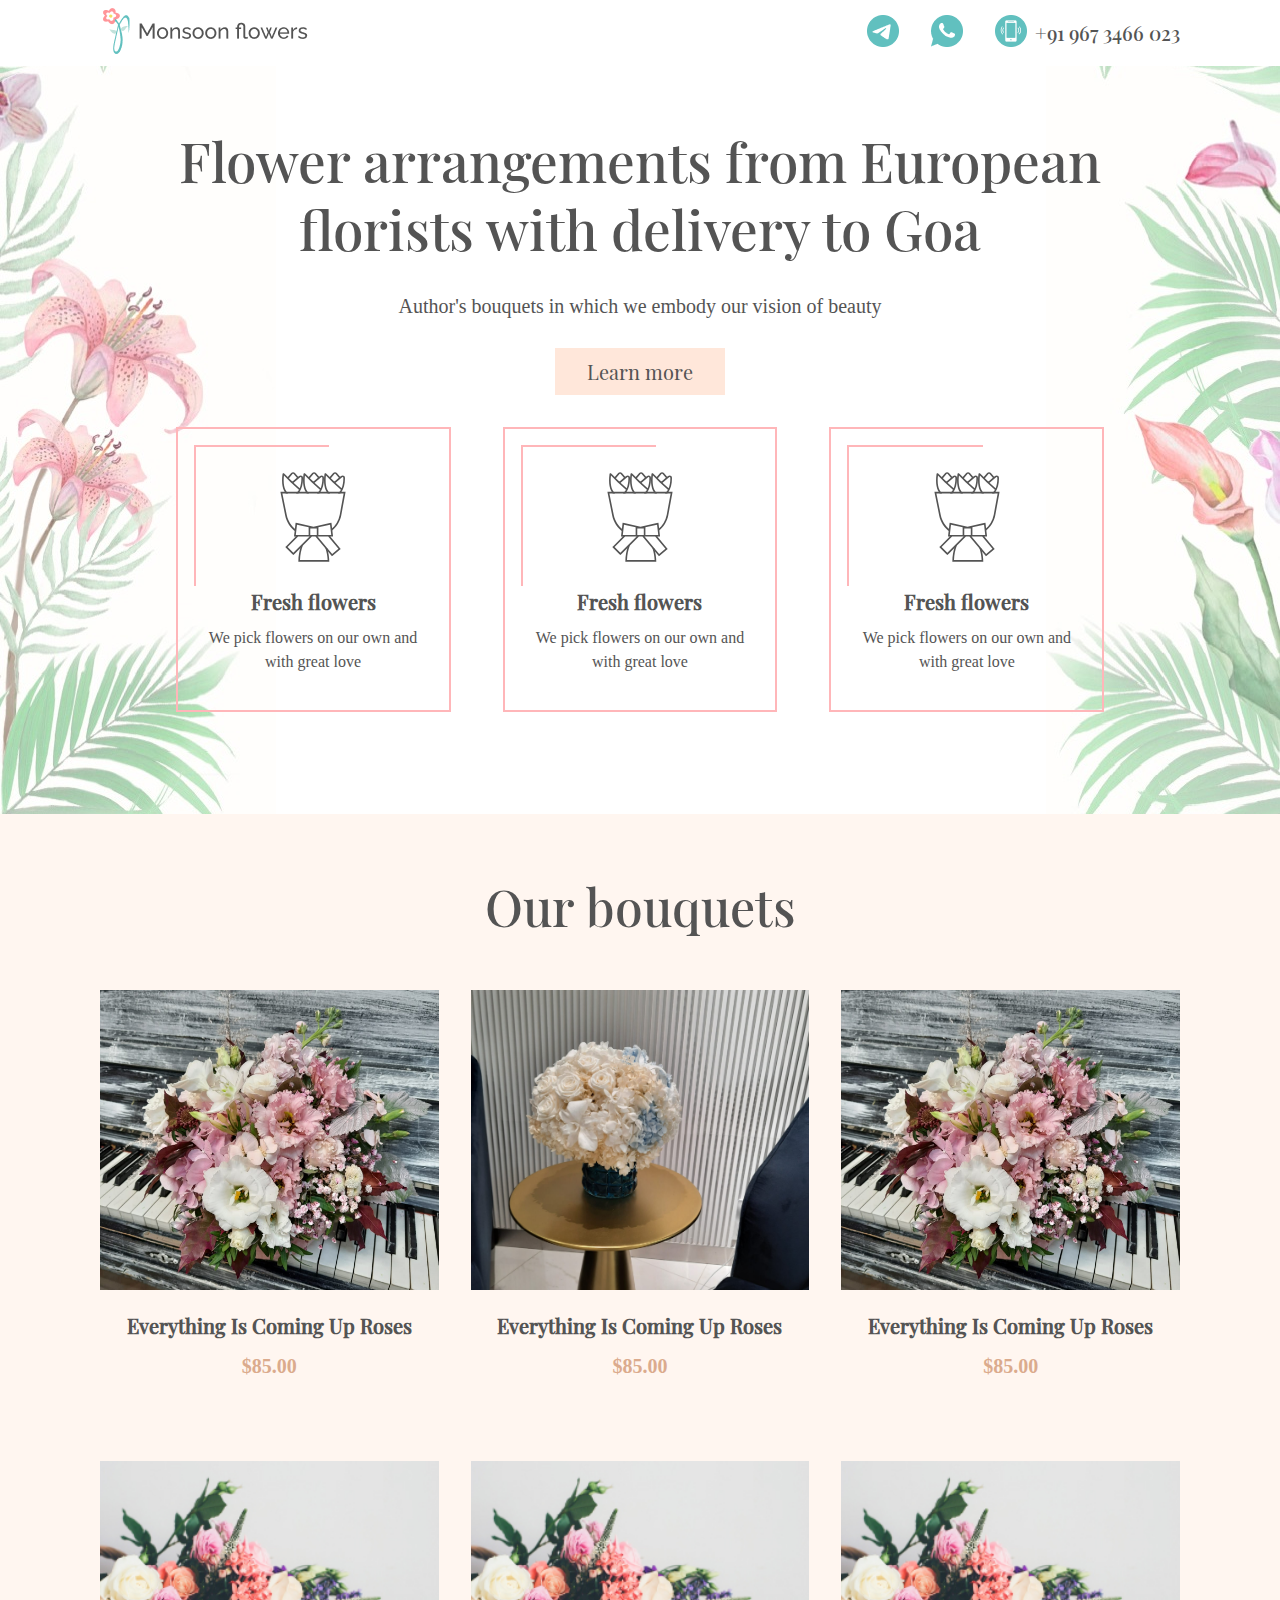
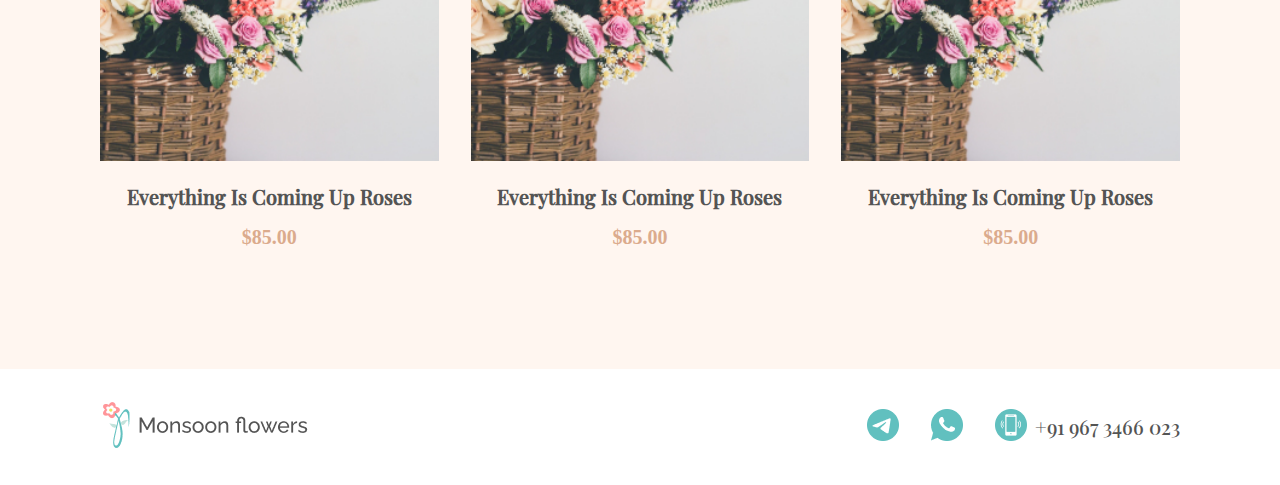
==== index.html @ 4aed38b5 "changing" ====
<!DOCTYPE html>
<html lang="en">
<head>
    <meta charset="UTF-8">
    <meta http-equiv="X-UA-Compatible" content="IE=edge">
    <meta name="viewport" content="width=device-width, initial-scale=1.0">
    <title>Document</title>
    <link rel="stylesheet" href="./css/style.css">
</head>
<body>




    <header class="header">
        
        <div class="container">
            <div class="popUp">
                <div class="popUp__cross"></div>
                <div class="popUp__content">
                    <div class="popUp__TextContent">
                        <div class="h1">Do you want to order the perfect bouquet?</div>
                        <div class="popUp__text">Leave your phone number and our manager will help you pick up your dream bouquet.</div>
                    </div>
                    
                    <form class="popUp__form" action="./sendmail.php" method="POST">
                        <input class="popUp__form--item popUp__form--text" type="text" placeholder="Enter your name" name='user_name'>
                        <input class="popUp__form--item popUp__form--number" type="number" placeholder="Enter your number" name='user_number'>
                        <textarea class="popUp__form--item popUp__form--textarea" name="textarea" cols="30" rows="10" placeholder="Your message"></textarea>
                        <input class="btn-reset  popUp__form--btn" type="submit" name='user_textarea'>
                    </form>
                </div>
            </div>
            <div class="header__wrapper">
                <div class="header__logo">
                    <img src="./img/newlogo1.png" alt="logo">
                </div>
                <div class="header__connection">
                    <div class="headerConnection__imgLink headerConnection__block">
                        <div class="headerConnection__item">
                            <img src="./img/telegram.png" alt="">
                        </div>
                        <div class="headerConnection__item">
                            <img src="./img/whatsapp.png" alt="">
                        </div>
                        <div class="headerConnection__item">
                            <img src="./img/mobile.png" alt="">
                        </div>
                    </div>
                    <div class="headerConnection__block headerConnection__block--phone">
                        <a class="headerConnectionItem__link" href="#">+91 967 3466 023</a>
                    </div>
                </div>
            </div>
        </div>
    </header>

    <main class="main">
        <section class="firstScreen">
            <div class="firstScreen__wrapper">
                <div class="container">
                    <div class="firstScreen__content">
                        <div class="firstScreenContent__text">
                            <h1 class="firstScreen__title">Flower arrangements from European florists with delivery to Goa
                            </h1>
                            <div class="firstScreenContent__text">Author's bouquets in which we embody our vision of beauty
                            </div>
                            <a class="btn-reset firstScreen__btn" href="#">Learn more</a>
        
        
                        </div>
                        <div class="firstScreenContent__adv">
                            <div class="adv__card">
        
                                <div class="adv__card--img">
                                    <img src="./img/Group.svg" alt="">
                                </div>
                                <div class="adv__card--textContent">
                                    <div class="adv__card--title">
                                        Fresh flowers
                                    </div>
                                    <div class="adv__card--text">We pick flowers on our own and with great love</div>
        
                                </div>
                            </div>
                            <div class="adv__card">
        
                                <div class="adv__card--img">
                                    <img src="./img/Group.svg" alt="">
                                </div>
                                <div class="adv__card--textContent">
                                    <div class="adv__card--title">
                                        Fresh flowers
                                    </div>
                                    <div class="adv__card--text">We pick flowers on our own and with great love</div>
        
                                </div>
        
                            </div>
                            <div class="adv__card">
        
                                <div class="adv__card--img">
                                    <img src="./img/Group.svg" alt="">
                                </div>
                                <div class="adv__card--textContent">
                                    <div class="adv__card--title">
                                        Fresh flowers
                                    </div>
                                    <div class="adv__card--text">We pick flowers on our own and with great love</div>
        
                                </div>
        
                            </div>
                        </div>
        
                    </div>
                </div>
            </div>
        
        
        </section>

        <section class="bouquets">
            <div class="container">
                <h2 class="our__bouquets">Our bouquets</h2>
                <div class="bouquets__container">
                    <div class="bouquet__block">
                        <div class="bouquet_wrapperImg">
                            <img src="./img/baqet.jpeg" alt="bouquet">
                        </div>
                        <div class="our__bouquets--title">Everything Is Coming Up Roses</div>
                        <div class="our__bouquets--price">$85.00</div>
                    </div>
                    <div class="bouquet__block">
                        <div class="bouquet_wrapperImg">
                            <img src="./img/second.jpeg" alt="bouquet">
                        </div>
                        <div class="our__bouquets--title">Everything Is Coming Up Roses</div>
                        <div class="our__bouquets--price">$85.00</div>
                    </div>
                    <div class="bouquet__block">
                        <div class="bouquet_wrapperImg">
                            <img src="./img/baqet.jpeg" alt="bouquet">
                        </div>
                        <div class="our__bouquets--title">Everything Is Coming Up Roses</div>
                        <div class="our__bouquets--price">$85.00</div>
                    </div>
                    <div class="bouquet__block">
                        <div class="bouquet_wrapperImg">
                            <img src="./img/bouquet.jpg" alt="bouquet">
                        </div>
                        <div class="our__bouquets--title">Everything Is Coming Up Roses</div>
                        <div class="our__bouquets--price">$85.00</div>
                    </div>
                    <div class="bouquet__block">
                        <div class="bouquet_wrapperImg">
                            <img src="./img/bouquet.jpg" alt="bouquet">
                        </div>
                        <div class="our__bouquets--title">Everything Is Coming Up Roses</div>
                        <div class="our__bouquets--price">$85.00</div>
                    </div>
                    <div class="bouquet__block">
                        <div class="bouquet_wrapperImg">
                            <img src="./img/bouquet.jpg" alt="bouquet">
                        </div>
                        <div class="our__bouquets--title">Everything Is Coming Up Roses</div>
                        <div class="our__bouquets--price">$85.00</div>
                    </div>
        
                </div>
            </div>
        </section>

        
    </main>

    <footer class="footer">
        <div class="container">
            <div class="header__wrapper">
                <div class="header__logo">
                    <img src="./img/newlogo1.png" alt="logo">
                </div>
                <div class="header__connection">
                    <div class="headerConnection__imgLink headerConnection__block">
                        <div class="headerConnection__item">
                            <img src="./img/telegram.png" alt="">
                        </div>
                        <div class="headerConnection__item">
                            <img src="./img/whatsapp.png" alt="">
                        </div>
                        <div class="headerConnection__item">
                            <img src="./img/mobile.png" alt="">
                        </div>
                    </div>
                    <div class="headerConnection__block">
                        <a class="headerConnectionItem__link" href="#">+91 967 3466 023</a>
                    </div>
                </div>
            </div>
        </div>
    </footer>

<script src="./js/script.js"></script>
</body>
</html>
---- css/style.css ----
@import url("normalize.css");
@import url("global.css");
@import url("fonts.css");
@import url("overall.css");

/***********Header*********/
.header {
  padding: 5px 0;
  position: relative;
}
.header__wrapper {
  display: flex;
  flex-wrap: wrap;
  justify-content: space-between;
}

.header__connection {
  display: flex;
  align-items: center;
}

.headerConnection__imgLink {
  display: flex;
  justify-content: space-between;
  margin: 0 -8px;
  align-items: center;
}

.headerConnection__block {
}

.headerConnection__item {
  margin: 0 16px;
}

/*********** POPUP**********/

.popUp {
  position: absolute;
  width: fit-content;
  margin: 0 auto;
  background-color: rgb(224, 224, 224);
  padding: 80px 42px 51px 42px;
  /* position: relative; */
  z-index: 10;
  left: 50%;
  top: -150vh;
  transform: translate(-50%);
  transition: 0.5s;
}

.popUp__cross {
  position: absolute;
  top: 20px;
  right: 20px;
  width: 20px;
  height: 20px;
  cursor: pointer;
}

.popUp__cross::before {
  content: "";
  position: absolute;
  top: 50%;
  left: 0;
  width: 20px;
  height: 1px;
  background-color: #545454;
  transform: rotate(-45deg) translateY(-50%);
  /* transform-origin: right; */
}

.popUp__cross::after {
  content: "";
  position: absolute;
  top: 50%;
  left: 0;
  width: 20px;
  height: 1px;
  background-color: #545454;
  transform: rotate(45deg) translateY(-50%);
  /* transform-origin: left; */
}

.h1 {
  font-family: "PlayfairDisplay", serif;
  font-weight: 700;
  font-size: 35px;
  margin-bottom: 16px;
  line-height: 37px;
}

.popUp__text {
  font-family: "Montserrat", serif;
  font-weight: 400;
  font-size: 16px;
  line-height: 24px;
  width: 80%;
  margin: 0 auto;
  margin-bottom: 32px;
}

.popUp__TextContent {
  text-align: center;
}

.popUp__form {
  font-family: "Montserrat", serif;
  font-weight: 400;
  font-size: 16px;
  line-height: 19px;
  color: rgba(84, 84, 84, 0.5);
  display: flex;
  flex-direction: column;
  align-items: center;
  width: 80%;
  margin: 0 auto;
  position: relative;
}

.popUp__form::after {
  content: "";
  position: absolute;
  width: 100%;
  height: 100%;
  background-color: rgba(51, 51, 51, 0.5);
  background-image: url("../img/yy3.gif");
  background-repeat: no-repeat;
  background-position: center;
  left: 0;
  top: 0;
  opacity: 0;
  visibility: hidden;
}

.popUp__form._sending::after {
  opacity: 1;
  visibility: visible;
}

.popUp__form--item {
  width: 80%;
  border: 1px solid rgba(84, 84, 84, 0.5);
  border-radius: 6px;
  padding-top: 14px;
  padding-bottom: 14px;
  padding-left: 16px;
  padding-right: 16px;
  outline: none;
}

.popUp__form--item:focus {
  box-shadow: 0 0 10px #61c0bf;
  transition: 0.2s;
}

.popUp__form--text {
  margin-bottom: 28px;
}

.popUp__form--number {
  margin-bottom: 28px;
  -moz-appearance: textfield;
  -webkit-appearance: textfield;
  appearance: textfield;
}

.popUp__form--textarea {
  resize: none;
  margin-bottom: 44px;
}

.popUp__form--btn {
  font-family: "Montserrat", serif;
  font-weight: 500;
  font-size: 20px;
  color: #545454;
  border: 1px solid #61c0bf;
  padding: 10px 20px;
  border-radius: 20px;
  cursor: pointer;
}

/**********first************/
.firstScreen {
  /* background-color: #bce5bd; */
  background-image: url("../img/backgroundRight.jpg"),
    url("../img/backgroundLeft.jpg");
  /* background-size: auto, auto; */
  background-repeat: no-repeat, no-repeat;
  background-position: right, left;
}

.firstScreen__wrapper {
  padding-top: 60px;
  padding-bottom: 102px;
  max-width: 1140px;
  margin: 0 auto;
  text-align: center;
}

.firstScreen__content {
  width: 86%;
  margin: 0 auto;
}

.firstScreen__title {
  font-family: "PlayfairDisplay", serif;
  font-weight: 500;
  color: #545454;
  font-size: 55px;
  line-height: 68px;
  margin-bottom: 32px;
}

.firstScreenContent__text {
  font-family: "Montserrat", serif;
  font-size: 20px;
  line-height: 24px;
  margin-bottom: 42px;
  color: #545454;
  /*Добавь шрифт*/
}

.firstScreen__btn {
  background-color: #ffe7da;
  font-weight: 400;
  font-size: 20px;
  padding: 10px 32px;
  margin-bottom: 70px;
  font-family: "PlayfairDisplay", serif;
}

.firstScreenContent__adv {
  display: flex;
  flex-wrap: wrap;
  margin: 0 -26px;
}

.adv__card {
  margin: 0 26px;
  width: calc(100% / 3 - 52px);
  box-sizing: border-box;
  border: 2px solid #ffb6b9;
  padding: calc(16px + 27px) 16px 36px 16px;
  box-sizing: border-box;
  position: relative;
}

.adv__card::before {
  content: "";
  border-top: 2px solid #ffb6b9;
  border-left: 2px solid #ffb6b9;
  width: 50%;
  height: 50%;
  top: 16px;
  left: 16px;
  position: absolute;
}

.adv__card--img {
  margin-bottom: 24px;
}

.adv__card--title {
  margin-bottom: 12px;
  font-family: "PlayfairDisplay", serif;
  font-weight: 700;
  font-size: 20px;
}

.adv__card--text {
  font-family: "Montserrat", serif;
  font-weight: 400;
  font-size: 16px;
}

/*********bouquets**************/

.bouquets {
  background-color: #fff6f0;
  text-align: center;
  padding-top: 60px;
  padding-bottom: 80px;
}

.our__bouquets {
  color: #545454;
  font-size: 50px;
  line-height: 66px;
  margin-bottom: 50px;
  font-weight: 500;
}

.bouquets__container {
  display: flex;
  flex-wrap: wrap;
  margin: 0 -16px;
}

.bouquet__block {
  margin: 0 16px;
  width: calc(100% / 3 - 32px);
  padding-bottom: 40px;
}

.bouquet_wrapperImg {
  width: 100%;
  height: 60%;
  min-height: 300px;
}

.bouquet_wrapperImg img {
  width: 100%;
  height: 100%;
  object-fit: cover;
}

.our__bouquets--title {
  font-weight: 700;
  font-style: 20px;
  margin-top: 24px;
  margin-bottom: 16px;
}

.our__bouquets--price {
  font-family: "Montserrat", serif;
  font-weight: 600;
  font-style: 20px;
  color: #dbab8d;
}

.footer {
  padding: 30px 0;
}

@media screen and (max-width: 900px) {
  .bouquet__block {
    margin: 0 16px;
    width: calc(100% / 2 - 32px);
    padding-bottom: 40px;
  }
}

@media screen and (max-width: 768px) {
  .header__wrapper {
  }
  .header__wrapper {
    flex-direction: column;
    align-items: center;
  }

  .firstScreen {
    background-image: url(../img/backgroundRight.jpg);
    background-repeat: no-repeat;
    background-position: right;
  }

  .firstScreen__wrapper {
    padding-top: 30px;
    padding-bottom: 50px;
  }

  .firstScreen__title {
    font-size: 28px;
    line-height: 35px;
  }

  .header__logo {
    margin-bottom: 10px;
  }

  .header__connection {
    flex-direction: column;
  }

  .headerConnection__block {
    margin-bottom: 10px;
  }

  .headerConnection__block--phone {
    display: none;
  }

  .firstScreen__wrapper {
    background-position: right;
  }

  .firstScreenContent__adv {
    display: block;
  }

  .adv__card {
  }

  .adv__card {
    width: calc(100% - 16px);
    display: flex;
    position: static;
    text-align: left;
    margin: 0 auto;
    width: 70%;
    border: none;
    border-bottom: 2px solid #ffb6b9;
    padding-bottom: 12px;
    padding-top: 42px;
  }

  .adv__card::before {
    display: none;
  }

  .adv__card--img {
    margin-right: 28px;
  }

  .bouquet__block {
    width: calc(100% - 16px);
  }
}
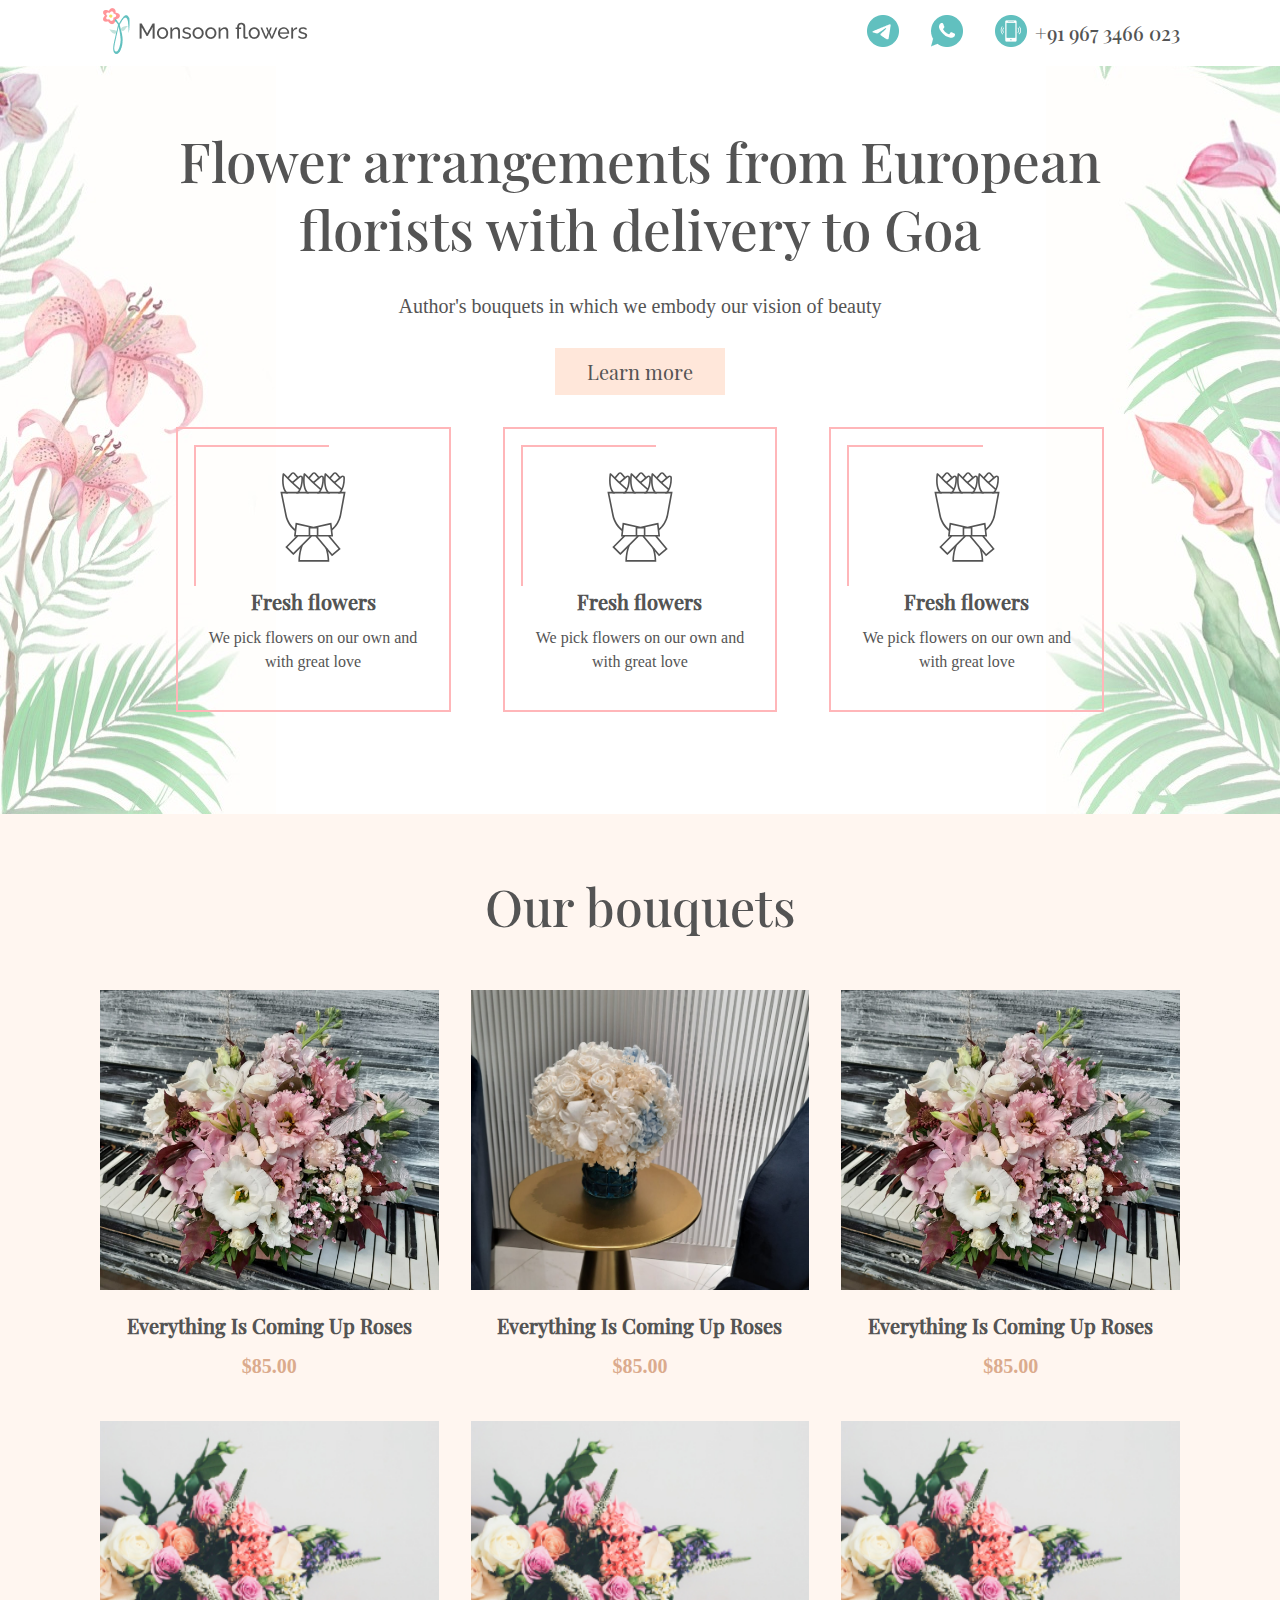
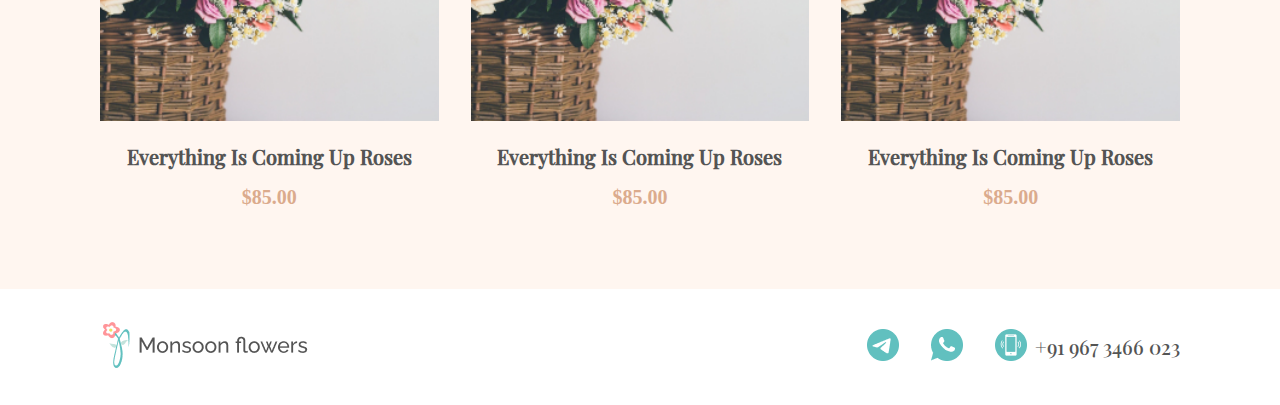
==== commit b51e15a9: "bouquet" ====
--- a/index.html
+++ b/index.html
@@ -9,28 +9,34 @@
 </head>
 <body>
 
-
+    <div class="popUp">
+        <div class="container">
+            <div class="popUp__cross"></div>
+            <div class="popUp__content">
+                <div class="popUp__TextContent">
+                    <div class="h1">Do you want to order the perfect bouquet?</div>
+                    <div class="popUp__text">Leave your phone number and our manager will help you pick up your dream
+                        bouquet.</div>
+                </div>
+    
+                <form class="popUp__form" action="./sendmail.php" method="POST">
+                    <input class="popUp__form--item popUp__form--text" type="text" placeholder="Enter your name"
+                        name='user_name'>
+                    <input class="popUp__form--item popUp__form--number" type="number" placeholder="Enter your number"
+                        name='user_number'>
+                    <textarea class="popUp__form--item popUp__form--textarea" name="textarea" cols="30" rows="10"
+                        placeholder="Your message"></textarea>
+                    <input class="btn-reset  popUp__form--btn" type="submit" name='user_textarea'>
+                </form>
+            </div>
+        </div>
+    </div>
 
 
     <header class="header">
         
         <div class="container">
-            <div class="popUp">
-                <div class="popUp__cross"></div>
-                <div class="popUp__content">
-                    <div class="popUp__TextContent">
-                        <div class="h1">Do you want to order the perfect bouquet?</div>
-                        <div class="popUp__text">Leave your phone number and our manager will help you pick up your dream bouquet.</div>
-                    </div>
-                    
-                    <form class="popUp__form" action="./sendmail.php" method="POST">
-                        <input class="popUp__form--item popUp__form--text" type="text" placeholder="Enter your name" name='user_name'>
-                        <input class="popUp__form--item popUp__form--number" type="number" placeholder="Enter your number" name='user_number'>
-                        <textarea class="popUp__form--item popUp__form--textarea" name="textarea" cols="30" rows="10" placeholder="Your message"></textarea>
-                        <input class="btn-reset  popUp__form--btn" type="submit" name='user_textarea'>
-                    </form>
-                </div>
-            </div>
+            
             <div class="header__wrapper">
                 <div class="header__logo">
                     <img src="./img/newlogo1.png" alt="logo">
@@ -126,6 +132,7 @@
                 <div class="bouquets__container">
                     <div class="bouquet__block">
                         <div class="bouquet_wrapperImg">
+                            <a class="bouquet_wrapperImg--link"  href="./bouquet.html"></a>
                             <img src="./img/baqet.jpeg" alt="bouquet">
                         </div>
                         <div class="our__bouquets--title">Everything Is Coming Up Roses</div>
--- a/css/style.css
+++ b/css/style.css
@@ -301,13 +301,22 @@
 .bouquet__block {
   margin: 0 16px;
   width: calc(100% / 3 - 32px);
-  padding-bottom: 40px;
+  /* padding-bottom: 40px; */
 }
 
 .bouquet_wrapperImg {
   width: 100%;
   height: 60%;
   min-height: 300px;
+  position: relative;
+}
+
+.bouquet_wrapperImg--link {
+  top: 0;
+  left: 0;
+  position: absolute;
+  width: 100%;
+  height: 100%;
 }
 
 .bouquet_wrapperImg img {
@@ -338,7 +347,6 @@
   .bouquet__block {
     margin: 0 16px;
     width: calc(100% / 2 - 32px);
-    padding-bottom: 40px;
   }
 }
 
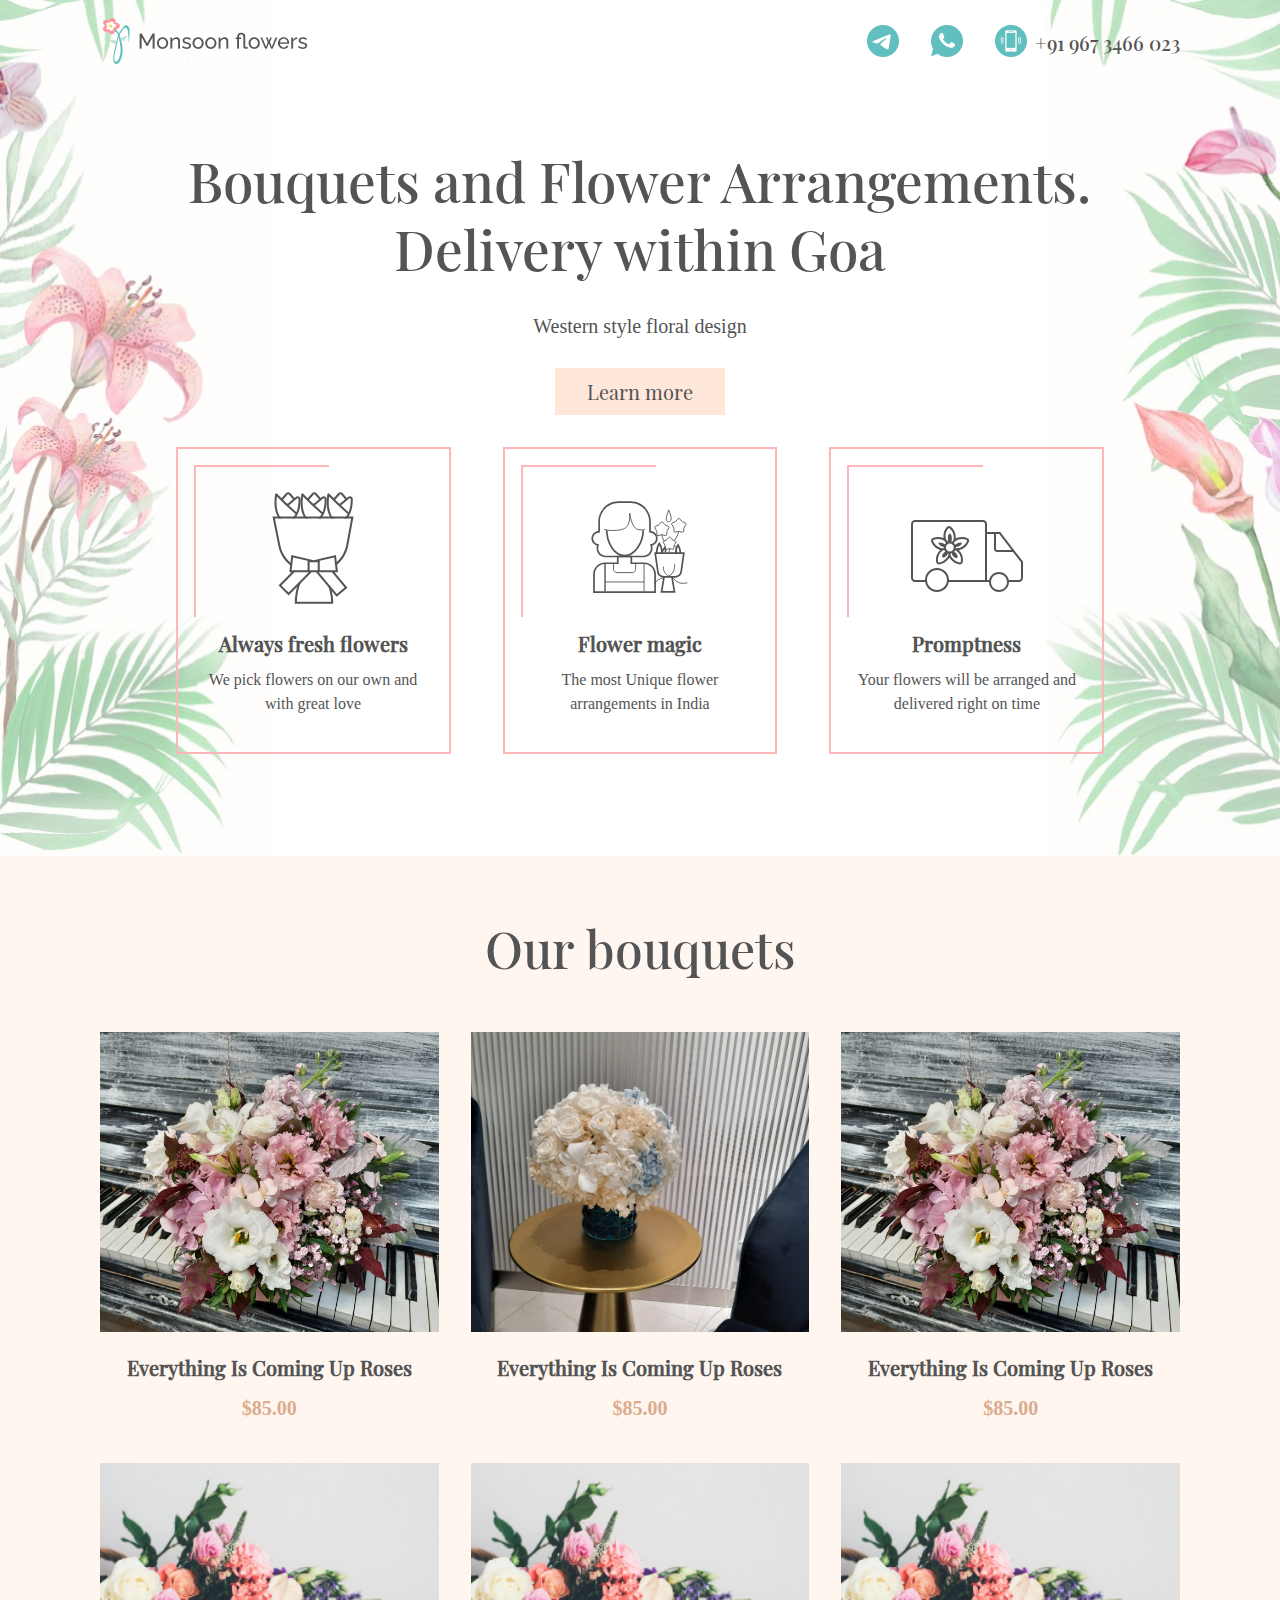
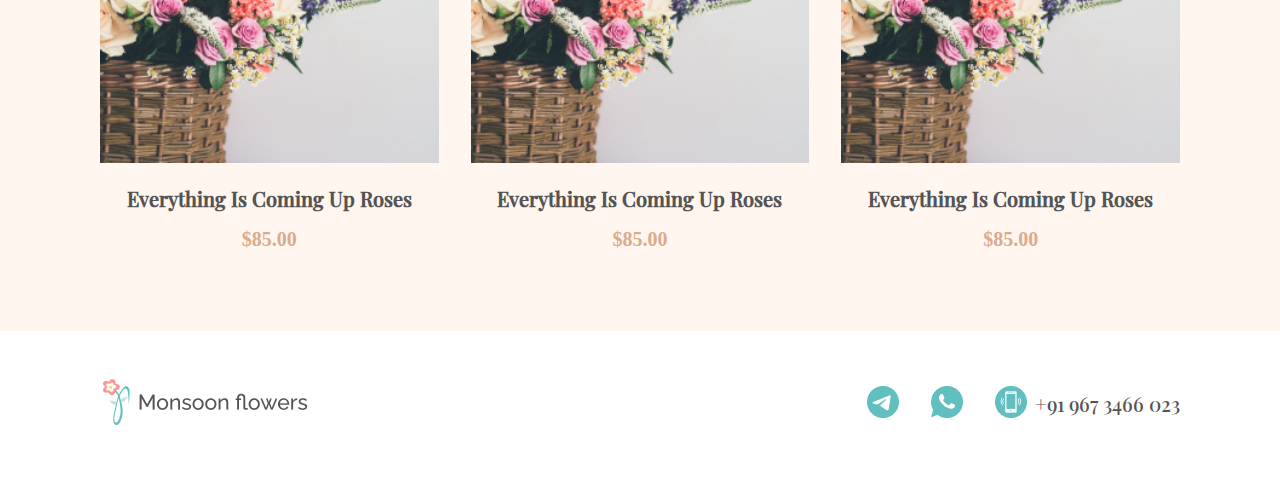
==== commit e7f84c4f: "changed design" ====
--- a/index.html
+++ b/index.html
@@ -8,123 +8,134 @@
     <link rel="stylesheet" href="./css/style.css">
 </head>
 <body>
-
-    <div class="popUp">
-        <div class="container">
-            <div class="popUp__cross"></div>
-            <div class="popUp__content">
-                <div class="popUp__TextContent">
-                    <div class="h1">Do you want to order the perfect bouquet?</div>
-                    <div class="popUp__text">Leave your phone number and our manager will help you pick up your dream
-                        bouquet.</div>
-                </div>
-    
-                <form class="popUp__form" action="./sendmail.php" method="POST">
-                    <input class="popUp__form--item popUp__form--text" type="text" placeholder="Enter your name"
-                        name='user_name'>
-                    <input class="popUp__form--item popUp__form--number" type="number" placeholder="Enter your number"
-                        name='user_number'>
-                    <textarea class="popUp__form--item popUp__form--textarea" name="textarea" cols="30" rows="10"
-                        placeholder="Your message"></textarea>
-                    <input class="btn-reset  popUp__form--btn" type="submit" name='user_textarea'>
-                </form>
+    <div class="popUp__container close__popUp">
+        <div class="popUp">
+            <div class="container">
+                <div class="popUp__cross"></div>
+                <div class="popUp__content">
+                    <div class="popUp__TextContent">
+                        <div class="h1">Do you want to order the perfect bouquet?</div>
+                        <div class="popUp__text">Leave your phone number and our manager will help you pick up your
+                            dream
+                            bouquet.</div>
+                    </div>
+
+                    <form class="popUp__form" action="./sendmail.php" method="POST">
+                        <input class="popUp__form--item popUp__form--text" type="text" placeholder="Enter your name"
+                            name='user_name'>
+                        <input class="popUp__form--item popUp__form--number" type="number"
+                            placeholder="Enter your number" name='user_number'>
+                        <textarea class="popUp__form--item popUp__form--textarea" name="textarea" cols="30" rows="10"
+                            placeholder="Your message"></textarea>
+                        <input class="btn-reset  popUp__form--btn" type="submit" name='user_textarea'>
+                    </form>
+                </div>
             </div>
         </div>
     </div>
 
-
-    <header class="header">
-        
-        <div class="container">
-            
-            <div class="header__wrapper">
-                <div class="header__logo">
-                    <img src="./img/newlogo1.png" alt="logo">
-                </div>
-                <div class="header__connection">
-                    <div class="headerConnection__imgLink headerConnection__block">
-                        <div class="headerConnection__item">
-                            <img src="./img/telegram.png" alt="">
-                        </div>
-                        <div class="headerConnection__item">
-                            <img src="./img/whatsapp.png" alt="">
-                        </div>
-                        <div class="headerConnection__item">
-                            <img src="./img/mobile.png" alt="">
-                        </div>
-                    </div>
-                    <div class="headerConnection__block headerConnection__block--phone">
-                        <a class="headerConnectionItem__link" href="#">+91 967 3466 023</a>
-                    </div>
-                </div>
-            </div>
+    <main class="main">
+        <div class="header__firstScreen">
+            <div class="header">
+                <div class="container header__container">
+
+                    <div class="header__wrapper">
+                        <a class="header__logo--link" href="#">
+                            <div class="header__logo">
+                                <img src="./img/newlogo1.png" alt="logo">
+                            </div>
+                        </a>
+                        <div class="header__connection">
+                            <div class="headerConnection__imgLink headerConnection__block">
+
+                                <a href="https://t.me/mopasaran" target="blank">
+                                    <div class="headerConnection__item">
+                                        <img src="./img/telegram.png" alt="">
+                                    </div>
+                                </a>
+                                <a href="https://wa.me/79215750006" target="blank">
+                                    <div class="headerConnection__item">
+                                        <img src="./img/whatsapp.png" alt="">
+                                    </div>
+                                </a>
+                                <a href="tel:+79215750006" target="blank">
+                                    <div class="headerConnection__item">
+                                        <img src="./img/mobile.png" alt="">
+                                    </div>
+                                </a>
+                            </div>
+                            <div class="headerConnection__block headerConnection__block--phone">
+                                <a class="headerConnectionItem__link" href="#">+91 967 3466 023</a>
+                            </div>
+                        </div>
+                    </div>
+                </div>
+            </div>
+            <section class="firstScreen">
+                <div class="firstScreen__wrapper">
+                    <div class="container">
+                        <div class="firstScreen__content">
+                            <div class="firstScreenContent__text">
+                                <h1 class="firstScreen__title">Bouquets and Flower Arrangements. Delivery within Goa
+                                </h1>
+                                <div class="firstScreenContent__text">Western style floral design
+                                </div>
+                                <a class="btn-reset firstScreen__btn" href="#">Learn more</a>
+
+
+                            </div>
+                            <div class="firstScreenContent__adv">
+                                <div class="adv__card">
+
+                                    <div class="adv__card--img">
+                                        <img src="./img/Group.svg" alt="">
+                                    </div>
+                                    <div class="adv__card--textContent">
+                                        <div class="adv__card--title">
+                                            Always fresh flowers
+                                        </div>
+                                        <div class="adv__card--text">We pick flowers on our own and with great love
+                                        </div>
+
+                                    </div>
+                                </div>
+                                <div class="adv__card">
+
+                                    <div class="adv__card--img">
+                                        <img src="./img/Woman2.svg" alt="">
+                                    </div>
+                                    <div class="adv__card--textContent">
+                                        <div class="adv__card--title">
+                                            Flower magic
+                                        </div>
+                                        <div class="adv__card--text">The most Unique flower arrangements in India
+                                        </div>
+
+                                    </div>
+
+                                </div>
+                                <div class="adv__card">
+
+                                    <div class="adv__card--img">
+                                        <img src="./img/Car2.svg" alt="">
+                                    </div>
+                                    <div class="adv__card--textContent">
+                                        <div class="adv__card--title">
+                                            Promptness
+                                        </div>
+                                        <div class="adv__card--text">Your flowers will be arranged and delivered right on time
+                                        </div>
+
+                                    </div>
+
+                                </div>
+                            </div>
+                        </div>
+                    </div>
+                </div>
+            </section>
         </div>
-    </header>
-
-    <main class="main">
-        <section class="firstScreen">
-            <div class="firstScreen__wrapper">
-                <div class="container">
-                    <div class="firstScreen__content">
-                        <div class="firstScreenContent__text">
-                            <h1 class="firstScreen__title">Flower arrangements from European florists with delivery to Goa
-                            </h1>
-                            <div class="firstScreenContent__text">Author's bouquets in which we embody our vision of beauty
-                            </div>
-                            <a class="btn-reset firstScreen__btn" href="#">Learn more</a>
-        
-        
-                        </div>
-                        <div class="firstScreenContent__adv">
-                            <div class="adv__card">
-        
-                                <div class="adv__card--img">
-                                    <img src="./img/Group.svg" alt="">
-                                </div>
-                                <div class="adv__card--textContent">
-                                    <div class="adv__card--title">
-                                        Fresh flowers
-                                    </div>
-                                    <div class="adv__card--text">We pick flowers on our own and with great love</div>
-        
-                                </div>
-                            </div>
-                            <div class="adv__card">
-        
-                                <div class="adv__card--img">
-                                    <img src="./img/Group.svg" alt="">
-                                </div>
-                                <div class="adv__card--textContent">
-                                    <div class="adv__card--title">
-                                        Fresh flowers
-                                    </div>
-                                    <div class="adv__card--text">We pick flowers on our own and with great love</div>
-        
-                                </div>
-        
-                            </div>
-                            <div class="adv__card">
-        
-                                <div class="adv__card--img">
-                                    <img src="./img/Group.svg" alt="">
-                                </div>
-                                <div class="adv__card--textContent">
-                                    <div class="adv__card--title">
-                                        Fresh flowers
-                                    </div>
-                                    <div class="adv__card--text">We pick flowers on our own and with great love</div>
-        
-                                </div>
-        
-                            </div>
-                        </div>
-        
-                    </div>
-                </div>
-            </div>
-        
-        
-        </section>
+
 
         <section class="bouquets">
             <div class="container">
@@ -132,7 +143,7 @@
                 <div class="bouquets__container">
                     <div class="bouquet__block">
                         <div class="bouquet_wrapperImg">
-                            <a class="bouquet_wrapperImg--link"  href="./bouquet.html"></a>
+                            <a class="bouquet_wrapperImg--link" href="./bouquet.html"></a>
                             <img src="./img/baqet.jpeg" alt="bouquet">
                         </div>
                         <div class="our__bouquets--title">Everything Is Coming Up Roses</div>
@@ -173,13 +184,15 @@
                         <div class="our__bouquets--title">Everything Is Coming Up Roses</div>
                         <div class="our__bouquets--price">$85.00</div>
                     </div>
-        
+
                 </div>
             </div>
         </section>
 
-        
+
     </main>
+
+
 
     <footer class="footer">
         <div class="container">
@@ -207,6 +220,6 @@
         </div>
     </footer>
 
-<script src="./js/script.js"></script>
+    <script src="./js/script.js"></script>
 </body>
 </html>--- a/css/style.css
+++ b/css/style.css
@@ -4,14 +4,19 @@
 @import url("overall.css");
 
 /***********Header*********/
-.header {
-  padding: 5px 0;
-  position: relative;
-}
+.header__firstScreen {
+  background-image: url("../img/backgroundRight.jpg"),
+    url("../img/backgroundLeft.jpg");
+  background-repeat: no-repeat, no-repeat;
+  background-position: right, left;
+  background-size: contain;
+}
+
 .header__wrapper {
   display: flex;
   flex-wrap: wrap;
   justify-content: space-between;
+  padding: 15px 0;
 }
 
 .header__connection {
@@ -35,18 +40,26 @@
 
 /*********** POPUP**********/
 
+.popUp__container {
+  position: absolute;
+  width: 100%;
+  height: 100vh;
+  background-color: rgba(224, 224, 224, 0.5);
+  z-index: 1;
+  left: 0;
+  top: -150vh;
+  transition: 0.5s;
+}
+
 .popUp {
-  position: absolute;
   width: fit-content;
   margin: 0 auto;
-  background-color: rgb(224, 224, 224);
+  background-color: rgb(255, 255, 255);
   padding: 80px 42px 51px 42px;
-  /* position: relative; */
-  z-index: 10;
-  left: 50%;
-  top: -150vh;
-  transform: translate(-50%);
-  transition: 0.5s;
+  position: relative;
+  top: 50%;
+  transform: translateY(-50%);
+  z-index: 2;
 }
 
 .popUp__cross {
@@ -182,14 +195,13 @@
 }
 
 /**********first************/
-.firstScreen {
-  /* background-color: #bce5bd; */
+/* .firstScreen {
   background-image: url("../img/backgroundRight.jpg"),
     url("../img/backgroundLeft.jpg");
-  /* background-size: auto, auto; */
   background-repeat: no-repeat, no-repeat;
   background-position: right, left;
-}
+  background-size: contain;
+} */
 
 .firstScreen__wrapper {
   padding-top: 60px;
@@ -262,6 +274,11 @@
   margin-bottom: 24px;
 }
 
+.adv__card--img img {
+  width: 112px;
+  height: 112px;
+}
+
 .adv__card--title {
   margin-bottom: 12px;
   font-family: "PlayfairDisplay", serif;
@@ -356,9 +373,10 @@
   .header__wrapper {
     flex-direction: column;
     align-items: center;
-  }
-
-  .firstScreen {
+    padding: 5px 0;
+  }
+
+  .header__firstScreen {
     background-image: url(../img/backgroundRight.jpg);
     background-repeat: no-repeat;
     background-position: right;
@@ -375,7 +393,7 @@
   }
 
   .header__logo {
-    margin-bottom: 10px;
+    /* margin-bottom: 10px; */
   }
 
   .header__connection {
@@ -404,16 +422,22 @@
   .adv__card {
     width: calc(100% - 16px);
     display: flex;
-    position: static;
+    /* position: static; */
     text-align: left;
     margin: 0 auto;
-    width: 70%;
+    /* width: 70%; */
     border: none;
     border-bottom: 2px solid #ffb6b9;
     padding-bottom: 12px;
     padding-top: 42px;
   }
 
+  .adv__card img {
+    max-width: unset;
+    width: 64px;
+    height: 64px;
+  }
+
   .adv__card::before {
     display: none;
   }
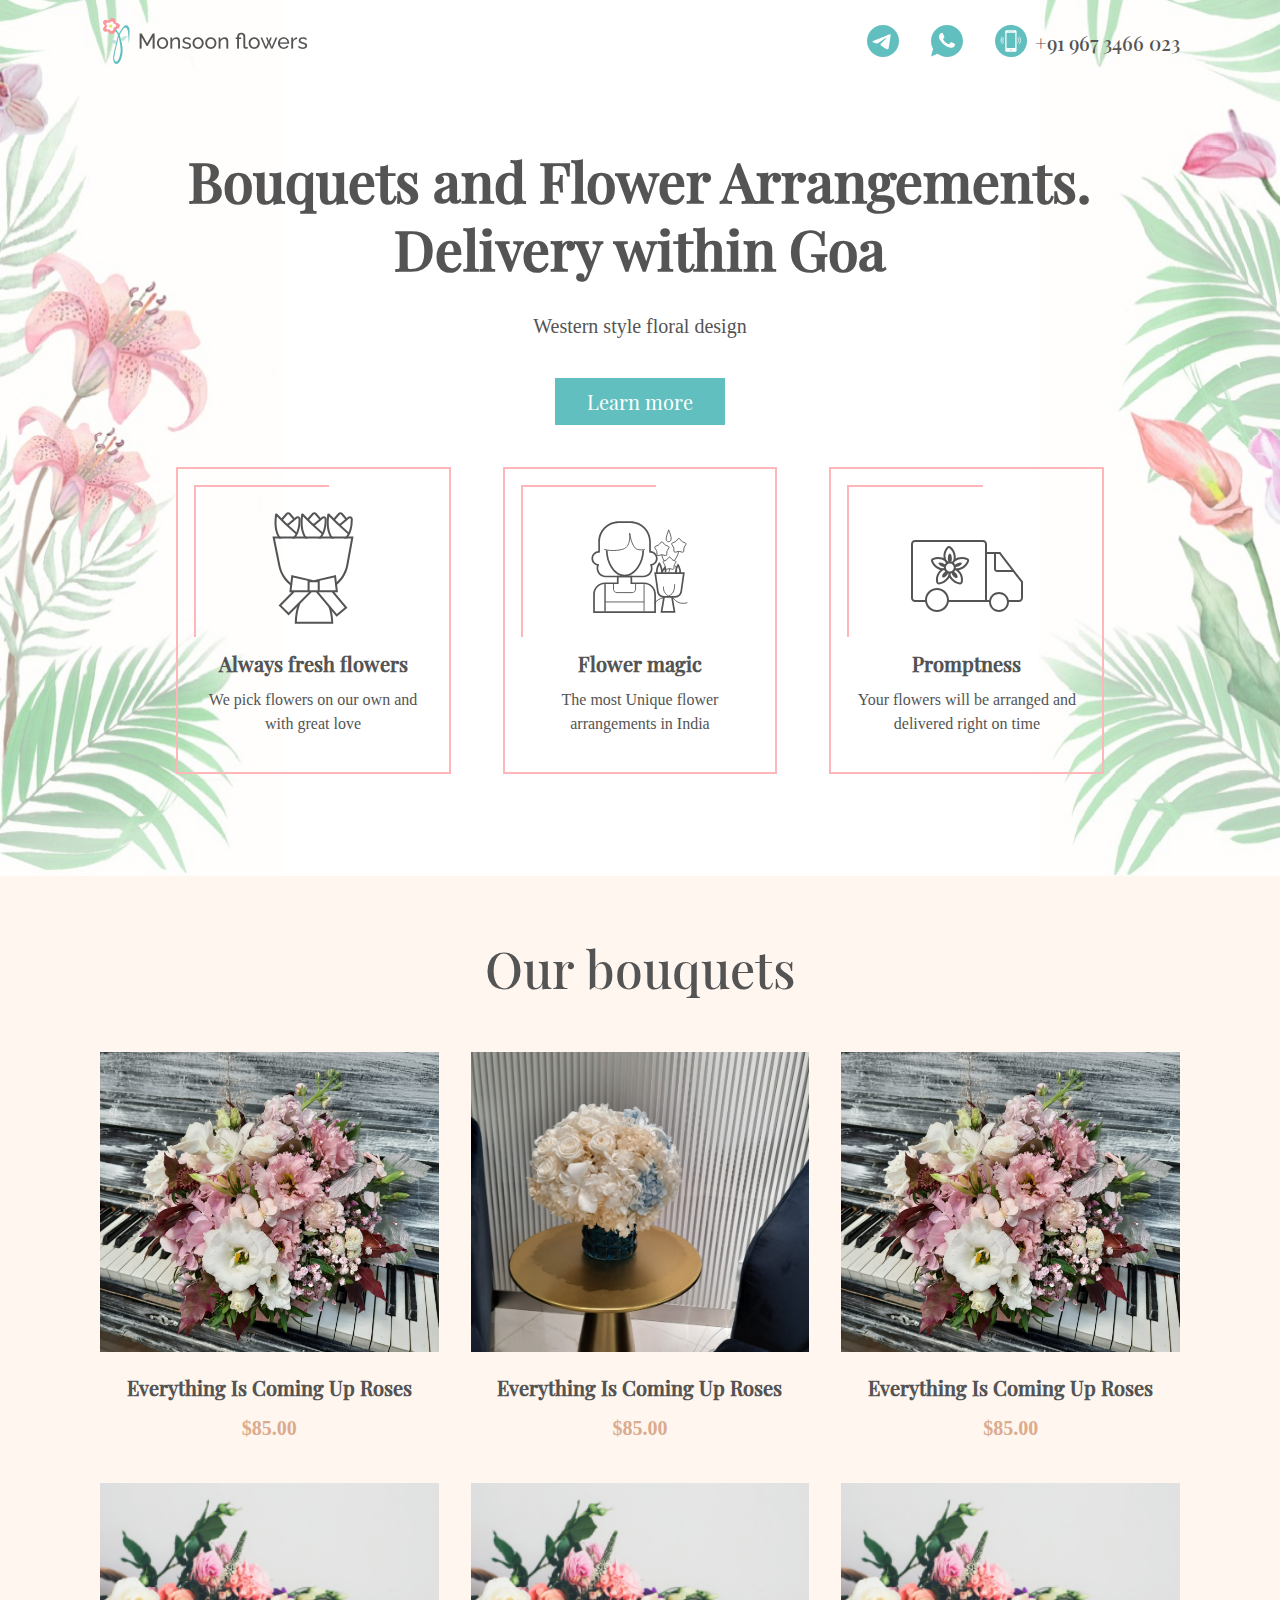
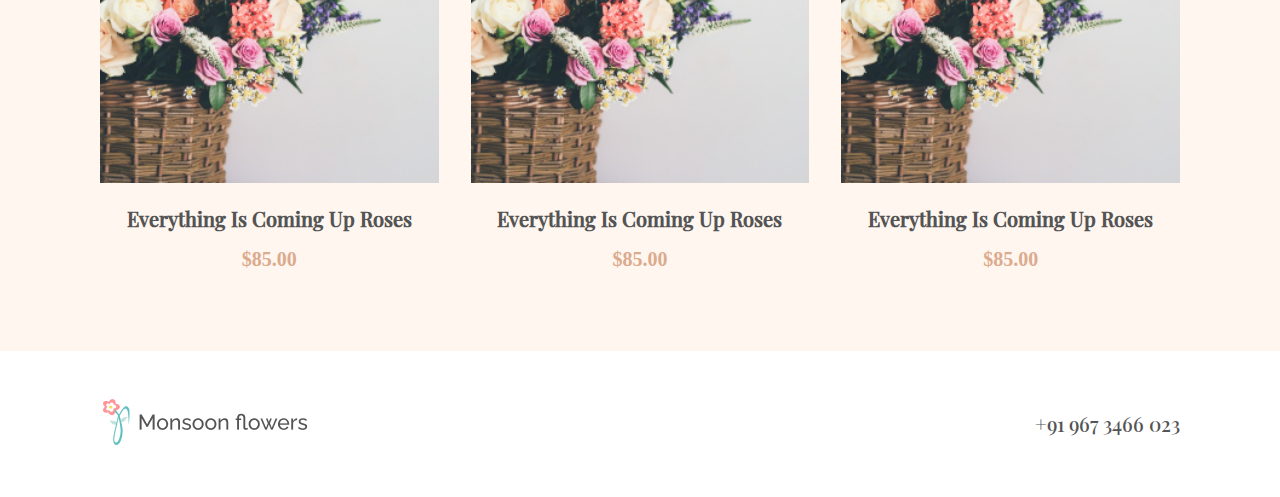
==== commit f71027a4: "new" ====
--- a/index.html
+++ b/index.html
@@ -48,19 +48,35 @@
                         <div class="header__connection">
                             <div class="headerConnection__imgLink headerConnection__block">
 
-                                <a href="https://t.me/mopasaran" target="blank">
+                                <a class="headerConnection__link" href="https://t.me/mopasaran" target="blank">
                                     <div class="headerConnection__item">
-                                        <img src="./img/telegram.png" alt="">
+                                        <svg width="32" height="32" viewBox="0 0 32 32" fill="none" xmlns="http://www.w3.org/2000/svg">
+                                            <path class="svg__change" d="M16 32C24.8365 32 32 24.8365 32 16C32 7.16344 24.8365 0 16 0C7.16344 0 0 7.16344 0 16C0 24.8365 7.16344 32 16 32Z" fill="#61C0BF"/>
+                                            <path d="M6.65876 15.8613L17.4333 11.422C18.4969 10.9595 22.1038 9.47976 22.1038 9.47976C22.1038 9.47976 23.7686 8.83236 23.6298 10.4046C23.5835 11.052 23.2137 13.3179 22.8437 15.7688L21.6877 23.0289C21.6877 23.0289 21.5951 24.0925 20.809 24.2775C20.0229 24.4624 18.7281 23.63 18.4969 23.4451C18.3119 23.3064 15.0287 21.2255 13.8263 20.2081C13.5026 19.9307 13.1327 19.3757 13.8726 18.7283C15.5374 17.2023 17.5258 15.3064 18.7281 14.104C19.283 13.5492 19.8379 12.2543 17.5258 13.8265L11.0056 18.2196C11.0056 18.2196 10.2657 18.6821 8.8784 18.2659C7.49112 17.8497 5.87262 17.2948 5.87262 17.2948C5.87262 17.2948 4.7628 16.6012 6.65876 15.8613Z" fill="white"/>
+                                            </svg>
                                     </div>
                                 </a>
-                                <a href="https://wa.me/79215750006" target="blank">
+                                <a class="headerConnection__link" href="https://wa.me/79215750006" target="blank">
                                     <div class="headerConnection__item">
-                                        <img src="./img/whatsapp.png" alt="">
+                                        <svg width="32" height="32" viewBox="0 0 32 32" fill="none" xmlns="http://www.w3.org/2000/svg">
+                                            <path class="svg__change" fill-rule="evenodd" clip-rule="evenodd" d="M16.0161 32C24.8439 32 32 24.8365 32 16C32 7.16344 24.8439 0 16.0161 0C7.18851 0 0.0322868 7.16344 0.0322868 16C0.0322868 18.8512 0.777344 21.5283 2.08321 23.8468L0 31.3943L6.49652 28.854C9.15573 30.8307 12.4495 32 16.0161 32Z" fill="#61C0BF"/>
+                                            <path fill-rule="evenodd" clip-rule="evenodd" d="M12.0867 8.68613C11.7923 8.03367 11.4822 8.02061 11.2021 8.00919C10.9729 7.99939 10.7106 8.00001 10.4487 8.00001C10.1866 8.00001 9.76069 8.09817 9.40049 8.49021C9.04009 8.88225 8.02441 9.82998 8.02441 11.7575C8.02441 13.6852 9.43325 15.5479 9.62963 15.8095C9.82621 16.0707 12.3492 20.1527 16.345 21.7231C19.6658 23.0281 20.3417 22.7685 21.0625 22.7033C21.7833 22.638 23.3882 21.7557 23.7159 20.8408C24.0435 19.9261 24.0435 19.1421 23.9453 18.9783C23.8469 18.8149 23.5849 18.7169 23.1917 18.5211C22.7985 18.3252 20.8658 17.3772 20.5054 17.2467C20.145 17.116 19.8829 17.0507 19.6209 17.4429C19.3587 17.8348 18.6057 18.7169 18.3763 18.9783C18.147 19.24 17.9177 19.2727 17.5245 19.0768C17.1314 18.8803 15.8653 18.4669 14.3633 17.1323C13.1946 16.094 12.4055 14.8115 12.1762 14.4193C11.9469 14.0275 12.1516 13.8152 12.3488 13.6199C12.5253 13.4444 12.742 13.1625 12.9386 12.9338C13.1347 12.705 13.2003 12.5417 13.3313 12.2805C13.4623 12.0189 13.3969 11.7901 13.2986 11.5942C13.2003 11.3983 12.4363 9.46081 12.0867 8.68613Z" fill="white"/>
+                                            </svg>
                                     </div>
                                 </a>
-                                <a href="tel:+79215750006" target="blank">
+                                <a class="headerConnection__link" href="tel:+79215750006" target="blank">
                                     <div class="headerConnection__item">
-                                        <img src="./img/mobile.png" alt="">
+                                        <svg width="32" height="32" viewBox="0 0 32 32" fill="none" xmlns="http://www.w3.org/2000/svg">
+                                            <path class="svg__change"  d="M16 32C24.8365 32 32 24.8365 32 16C32 7.16344 24.8365 0 16 0C7.16344 0 0 7.16344 0 16C0 24.8365 7.16344 32 16 32Z" fill="#61C0BF"/>
+                                            <path d="M7.74756 19.1528C5.6778 17.1907 5.49316 13.8127 7.33516 11.6078" stroke="white" stroke-width="0.752941"/>
+                                            <path d="M8.70717 17.5884C7.49365 16.2712 7.51229 14.1555 8.74881 12.8627" stroke="white" stroke-width="0.752941"/>
+                                            <path d="M20.3136 5.33334H11.5293C10.8363 5.33334 10.2744 5.89518 10.2744 6.58824V25.4118C10.2744 26.1048 10.8363 26.6667 11.5293 26.6667H20.3136C21.0067 26.6667 21.5685 26.1048 21.5685 25.4118V6.58824C21.5685 5.89518 21.0067 5.33334 20.3136 5.33334Z" fill="white"/>
+                                            <path d="M19.7698 7.84311H12.0731C11.7728 7.84311 11.5293 8.08657 11.5293 8.3869V22.3581C11.5293 22.6584 11.7728 22.9019 12.0731 22.9019H19.7698C20.0702 22.9019 20.3136 22.6584 20.3136 22.3581V8.3869C20.3136 8.08657 20.0702 7.84311 19.7698 7.84311Z" fill="#61C0BF"/>
+                                            <path d="M18.85 6.44882H12.9938C12.8783 6.44882 12.7847 6.54246 12.7847 6.65797C12.7847 6.77348 12.8783 6.86712 12.9938 6.86712H18.85C18.9655 6.86712 19.0592 6.77348 19.0592 6.65797C19.0592 6.54246 18.9655 6.44882 18.85 6.44882Z" fill="#61C0BF"/>
+                                            <path d="M15.9214 25.4119C16.2679 25.4119 16.5488 25.1309 16.5488 24.7844C16.5488 24.4379 16.2679 24.157 15.9214 24.157C15.5749 24.157 15.2939 24.4379 15.2939 24.7844C15.2939 25.1309 15.5749 25.4119 15.9214 25.4119Z" fill="#61C0BF"/>
+                                            <path d="M22.8049 12.8627C24.0944 14.2384 24.0247 16.3991 22.6489 17.6887" stroke="white" stroke-width="0.752941"/>
+                                            <path d="M24.2 11.6079C26.212 13.7544 26.1031 17.1256 23.9565 19.1376" stroke="white" stroke-width="0.752941"/>
+                                            </svg>
                                     </div>
                                 </a>
                             </div>
--- a/css/style.css
+++ b/css/style.css
@@ -31,7 +31,14 @@
   align-items: center;
 }
 
-.headerConnection__block {
+.headerConnection__link img {
+  transition: 0.3s;
+}
+
+.headerConnection__link:hover .svg__change {
+  fill: #57adac;
+  transition: 0.3s;
+  /* opacity: 0.5; */
 }
 
 .headerConnection__item {
@@ -195,13 +202,6 @@
 }
 
 /**********first************/
-/* .firstScreen {
-  background-image: url("../img/backgroundRight.jpg"),
-    url("../img/backgroundLeft.jpg");
-  background-repeat: no-repeat, no-repeat;
-  background-position: right, left;
-  background-size: contain;
-} */
 
 .firstScreen__wrapper {
   padding-top: 60px;
@@ -218,7 +218,7 @@
 
 .firstScreen__title {
   font-family: "PlayfairDisplay", serif;
-  font-weight: 500;
+  font-weight: 700;
   color: #545454;
   font-size: 55px;
   line-height: 68px;
@@ -229,18 +229,26 @@
   font-family: "Montserrat", serif;
   font-size: 20px;
   line-height: 24px;
-  margin-bottom: 42px;
+  margin-bottom: 52px;
   color: #545454;
+  font-weight: 400;
   /*Добавь шрифт*/
 }
 
 .firstScreen__btn {
-  background-color: #ffe7da;
+  background-color: #61c0bf;
   font-weight: 400;
   font-size: 20px;
   padding: 10px 32px;
   margin-bottom: 70px;
   font-family: "PlayfairDisplay", serif;
+  color: #fff;
+  transition: 0.3s;
+}
+
+.firstScreen__btn:hover {
+  background-color: #57adac;
+  transition: 0.3;
 }
 
 .firstScreenContent__adv {
@@ -388,8 +396,8 @@
   }
 
   .firstScreen__title {
-    font-size: 28px;
-    line-height: 35px;
+    font-size: 30px;
+    line-height: 40px;
   }
 
   .header__logo {
@@ -414,6 +422,14 @@
 
   .firstScreenContent__adv {
     display: block;
+  }
+
+  .firstScreen__title {
+    margin-bottom: 16px;
+  }
+
+  .firstScreenContent__text {
+    margin-bottom: 34px;
   }
 
   .adv__card {
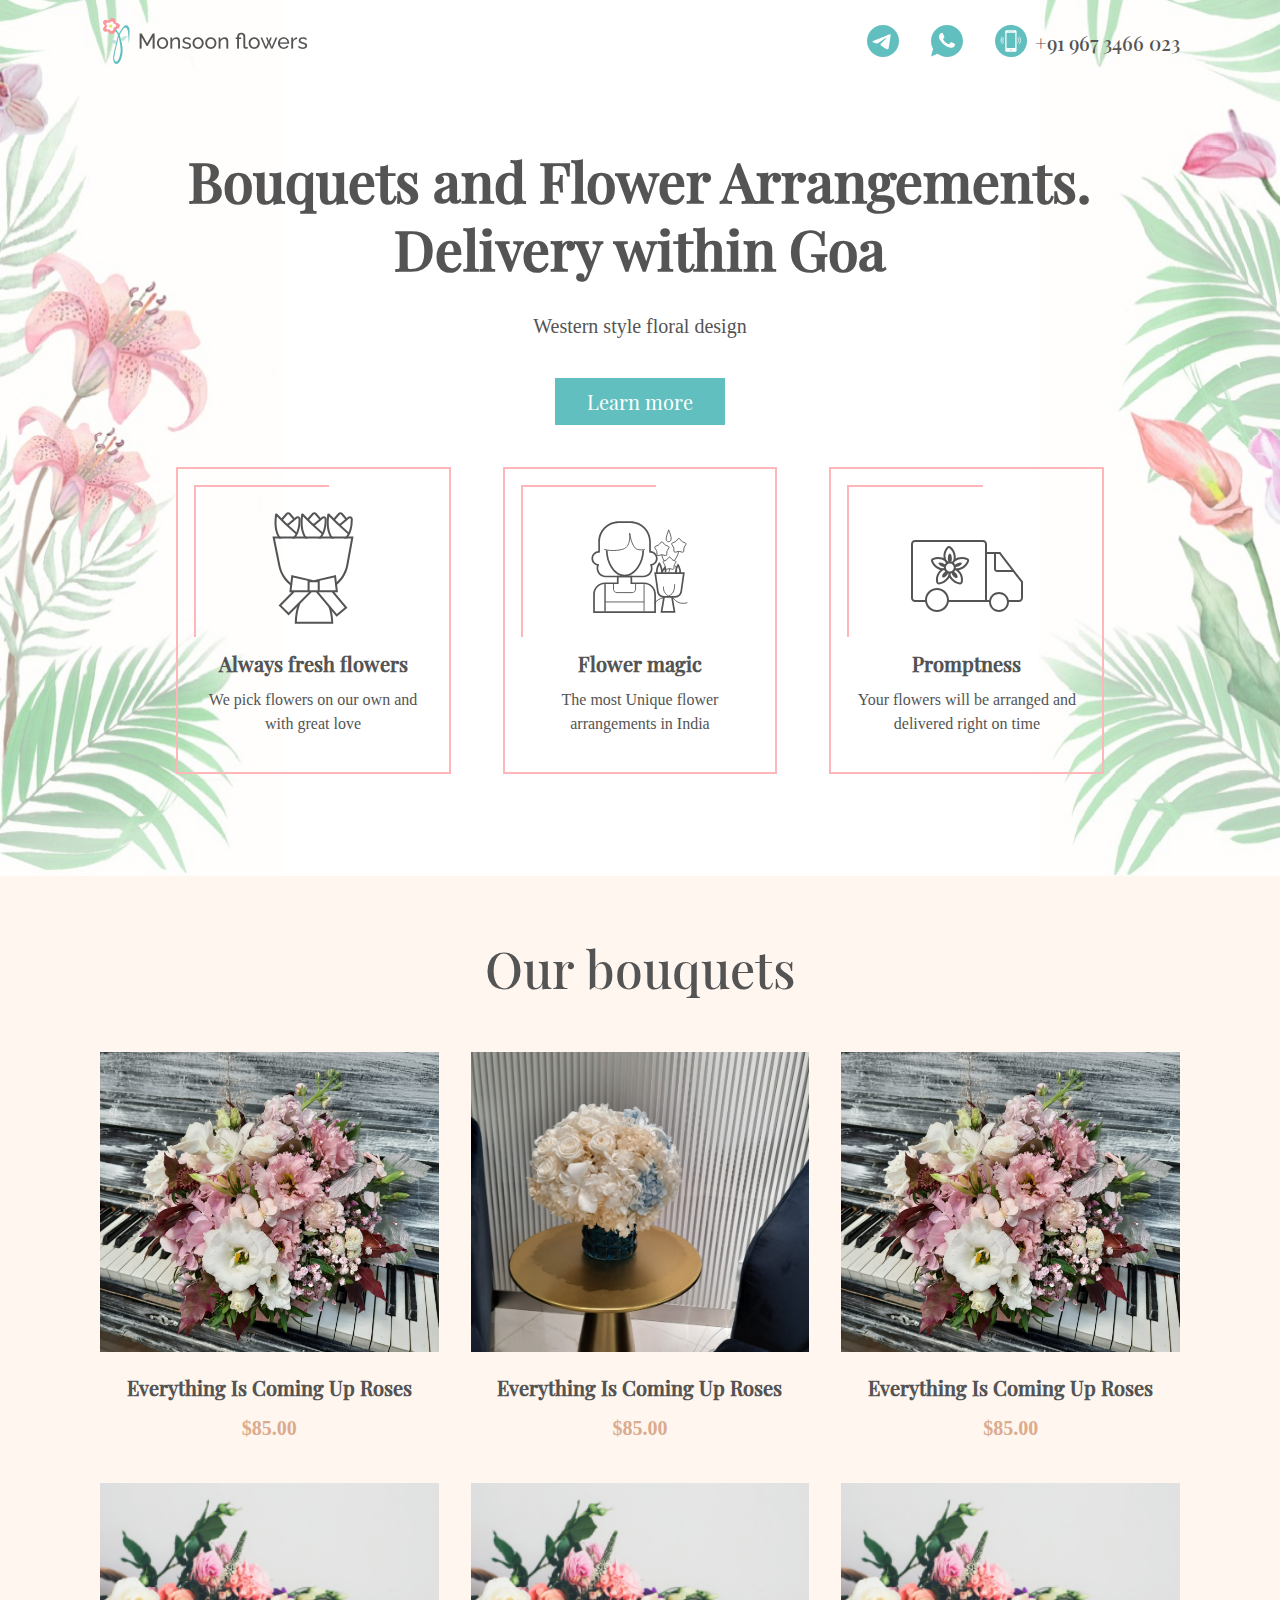
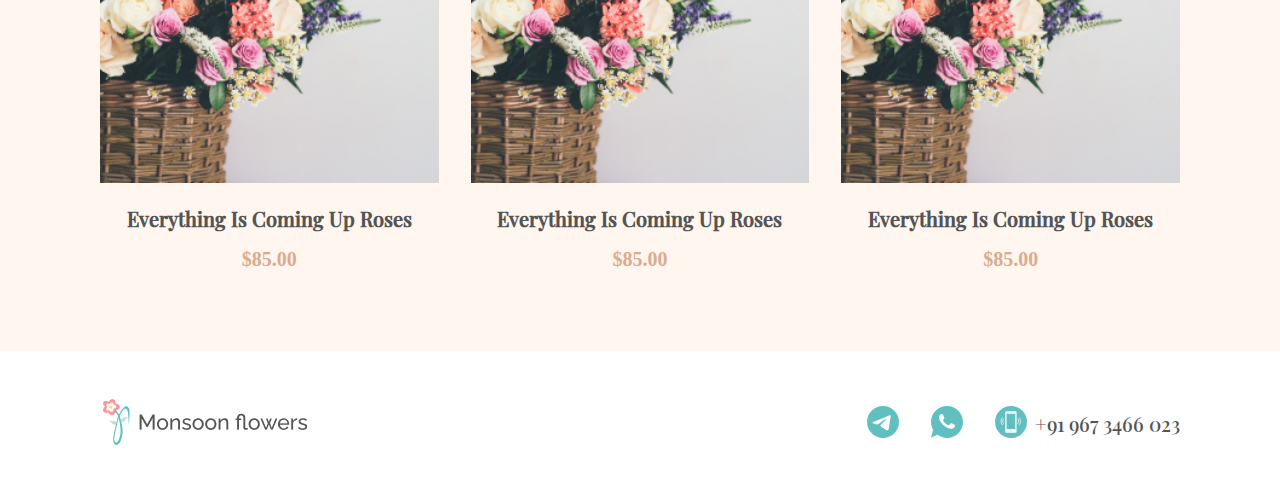
==== commit 1b39814b: "new" ====
--- a/index.html
+++ b/index.html
@@ -219,13 +219,29 @@
                 <div class="header__connection">
                     <div class="headerConnection__imgLink headerConnection__block">
                         <div class="headerConnection__item">
-                            <img src="./img/telegram.png" alt="">
+                            <svg width="32" height="32" viewBox="0 0 32 32" fill="none" xmlns="http://www.w3.org/2000/svg">
+                                <path class="svg__change" d="M16 32C24.8365 32 32 24.8365 32 16C32 7.16344 24.8365 0 16 0C7.16344 0 0 7.16344 0 16C0 24.8365 7.16344 32 16 32Z" fill="#61C0BF"/>
+                                <path d="M6.65876 15.8613L17.4333 11.422C18.4969 10.9595 22.1038 9.47976 22.1038 9.47976C22.1038 9.47976 23.7686 8.83236 23.6298 10.4046C23.5835 11.052 23.2137 13.3179 22.8437 15.7688L21.6877 23.0289C21.6877 23.0289 21.5951 24.0925 20.809 24.2775C20.0229 24.4624 18.7281 23.63 18.4969 23.4451C18.3119 23.3064 15.0287 21.2255 13.8263 20.2081C13.5026 19.9307 13.1327 19.3757 13.8726 18.7283C15.5374 17.2023 17.5258 15.3064 18.7281 14.104C19.283 13.5492 19.8379 12.2543 17.5258 13.8265L11.0056 18.2196C11.0056 18.2196 10.2657 18.6821 8.8784 18.2659C7.49112 17.8497 5.87262 17.2948 5.87262 17.2948C5.87262 17.2948 4.7628 16.6012 6.65876 15.8613Z" fill="white"/>
+                                </svg>
                         </div>
                         <div class="headerConnection__item">
-                            <img src="./img/whatsapp.png" alt="">
+                            <svg width="32" height="32" viewBox="0 0 32 32" fill="none" xmlns="http://www.w3.org/2000/svg">
+                                <path class="svg__change" fill-rule="evenodd" clip-rule="evenodd" d="M16.0161 32C24.8439 32 32 24.8365 32 16C32 7.16344 24.8439 0 16.0161 0C7.18851 0 0.0322868 7.16344 0.0322868 16C0.0322868 18.8512 0.777344 21.5283 2.08321 23.8468L0 31.3943L6.49652 28.854C9.15573 30.8307 12.4495 32 16.0161 32Z" fill="#61C0BF"/>
+                                <path fill-rule="evenodd" clip-rule="evenodd" d="M12.0867 8.68613C11.7923 8.03367 11.4822 8.02061 11.2021 8.00919C10.9729 7.99939 10.7106 8.00001 10.4487 8.00001C10.1866 8.00001 9.76069 8.09817 9.40049 8.49021C9.04009 8.88225 8.02441 9.82998 8.02441 11.7575C8.02441 13.6852 9.43325 15.5479 9.62963 15.8095C9.82621 16.0707 12.3492 20.1527 16.345 21.7231C19.6658 23.0281 20.3417 22.7685 21.0625 22.7033C21.7833 22.638 23.3882 21.7557 23.7159 20.8408C24.0435 19.9261 24.0435 19.1421 23.9453 18.9783C23.8469 18.8149 23.5849 18.7169 23.1917 18.5211C22.7985 18.3252 20.8658 17.3772 20.5054 17.2467C20.145 17.116 19.8829 17.0507 19.6209 17.4429C19.3587 17.8348 18.6057 18.7169 18.3763 18.9783C18.147 19.24 17.9177 19.2727 17.5245 19.0768C17.1314 18.8803 15.8653 18.4669 14.3633 17.1323C13.1946 16.094 12.4055 14.8115 12.1762 14.4193C11.9469 14.0275 12.1516 13.8152 12.3488 13.6199C12.5253 13.4444 12.742 13.1625 12.9386 12.9338C13.1347 12.705 13.2003 12.5417 13.3313 12.2805C13.4623 12.0189 13.3969 11.7901 13.2986 11.5942C13.2003 11.3983 12.4363 9.46081 12.0867 8.68613Z" fill="white"/>
+                                </svg>
                         </div>
                         <div class="headerConnection__item">
-                            <img src="./img/mobile.png" alt="">
+                            <svg width="32" height="32" viewBox="0 0 32 32" fill="none" xmlns="http://www.w3.org/2000/svg">
+                                <path class="svg__change"  d="M16 32C24.8365 32 32 24.8365 32 16C32 7.16344 24.8365 0 16 0C7.16344 0 0 7.16344 0 16C0 24.8365 7.16344 32 16 32Z" fill="#61C0BF"/>
+                                <path d="M7.74756 19.1528C5.6778 17.1907 5.49316 13.8127 7.33516 11.6078" stroke="white" stroke-width="0.752941"/>
+                                <path d="M8.70717 17.5884C7.49365 16.2712 7.51229 14.1555 8.74881 12.8627" stroke="white" stroke-width="0.752941"/>
+                                <path d="M20.3136 5.33334H11.5293C10.8363 5.33334 10.2744 5.89518 10.2744 6.58824V25.4118C10.2744 26.1048 10.8363 26.6667 11.5293 26.6667H20.3136C21.0067 26.6667 21.5685 26.1048 21.5685 25.4118V6.58824C21.5685 5.89518 21.0067 5.33334 20.3136 5.33334Z" fill="white"/>
+                                <path d="M19.7698 7.84311H12.0731C11.7728 7.84311 11.5293 8.08657 11.5293 8.3869V22.3581C11.5293 22.6584 11.7728 22.9019 12.0731 22.9019H19.7698C20.0702 22.9019 20.3136 22.6584 20.3136 22.3581V8.3869C20.3136 8.08657 20.0702 7.84311 19.7698 7.84311Z" fill="#61C0BF"/>
+                                <path d="M18.85 6.44882H12.9938C12.8783 6.44882 12.7847 6.54246 12.7847 6.65797C12.7847 6.77348 12.8783 6.86712 12.9938 6.86712H18.85C18.9655 6.86712 19.0592 6.77348 19.0592 6.65797C19.0592 6.54246 18.9655 6.44882 18.85 6.44882Z" fill="#61C0BF"/>
+                                <path d="M15.9214 25.4119C16.2679 25.4119 16.5488 25.1309 16.5488 24.7844C16.5488 24.4379 16.2679 24.157 15.9214 24.157C15.5749 24.157 15.2939 24.4379 15.2939 24.7844C15.2939 25.1309 15.5749 25.4119 15.9214 25.4119Z" fill="#61C0BF"/>
+                                <path d="M22.8049 12.8627C24.0944 14.2384 24.0247 16.3991 22.6489 17.6887" stroke="white" stroke-width="0.752941"/>
+                                <path d="M24.2 11.6079C26.212 13.7544 26.1031 17.1256 23.9565 19.1376" stroke="white" stroke-width="0.752941"/>
+                                </svg>
                         </div>
                     </div>
                     <div class="headerConnection__block">
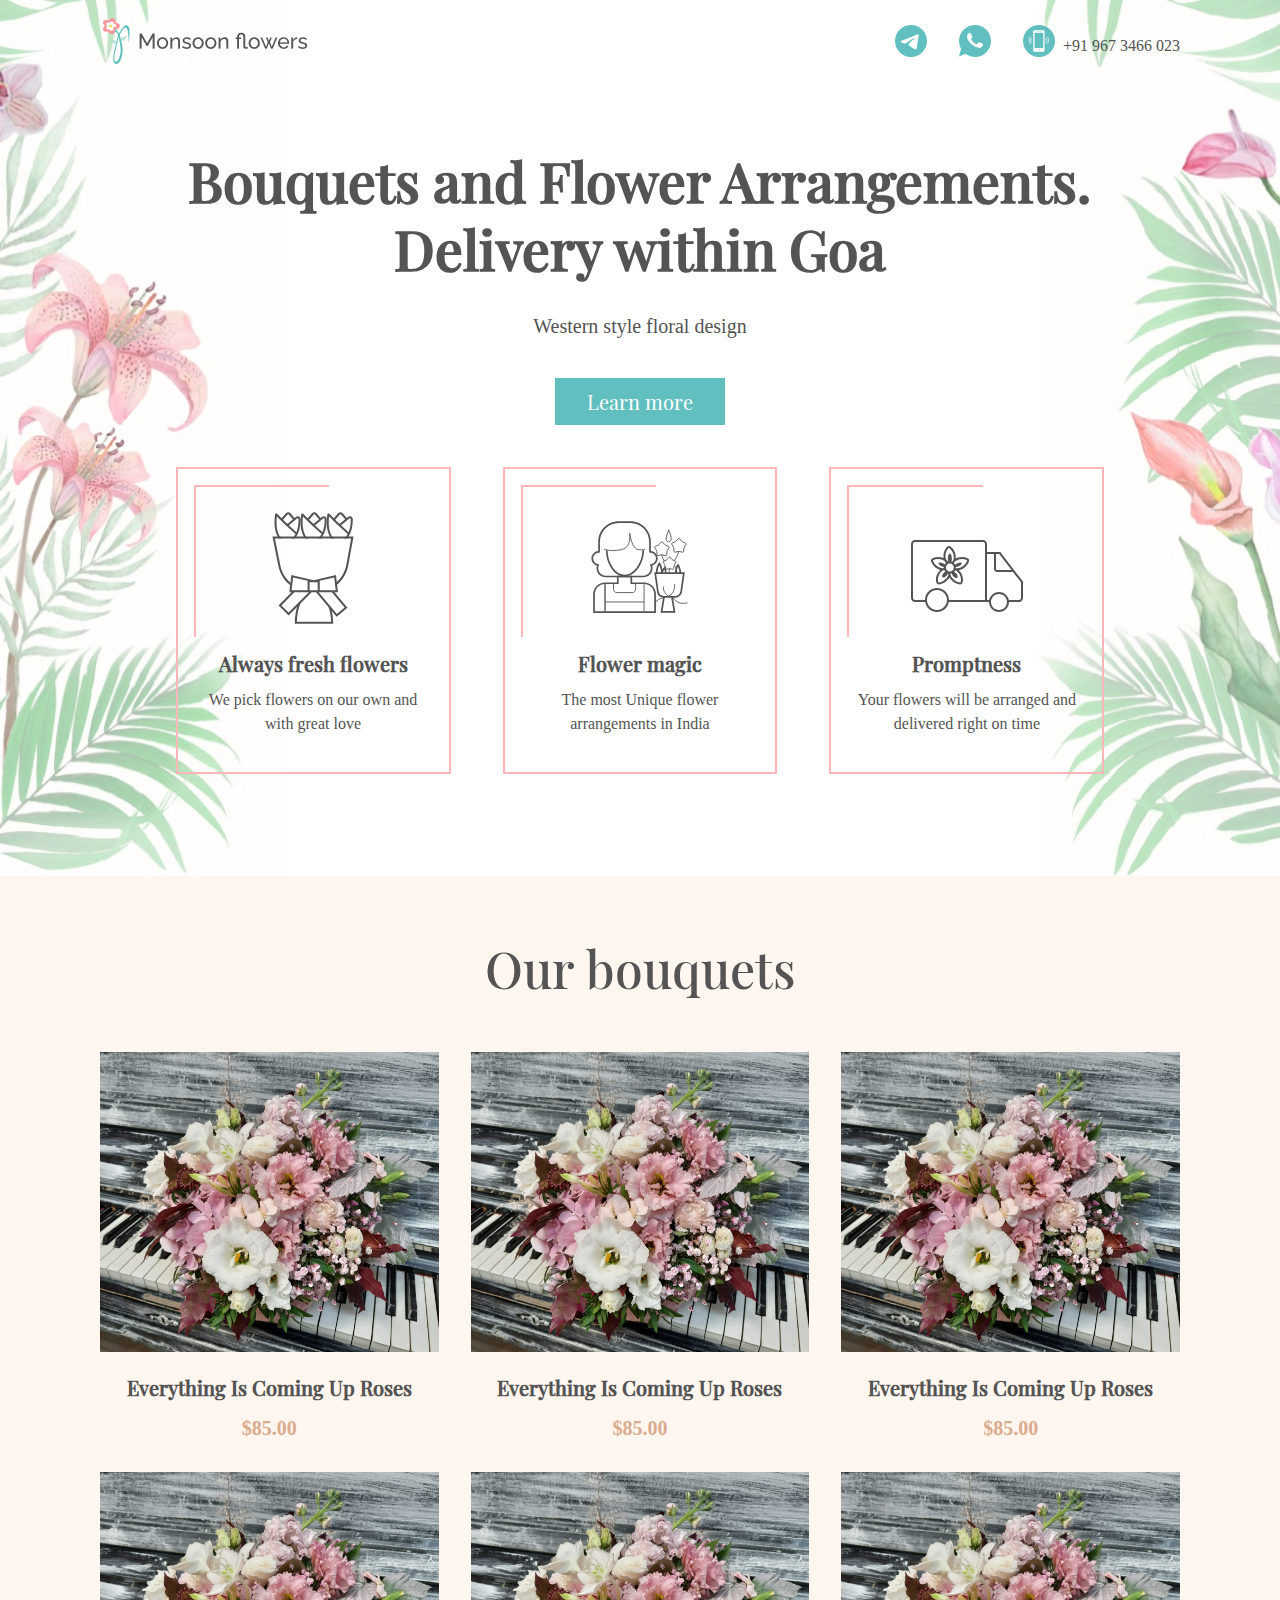
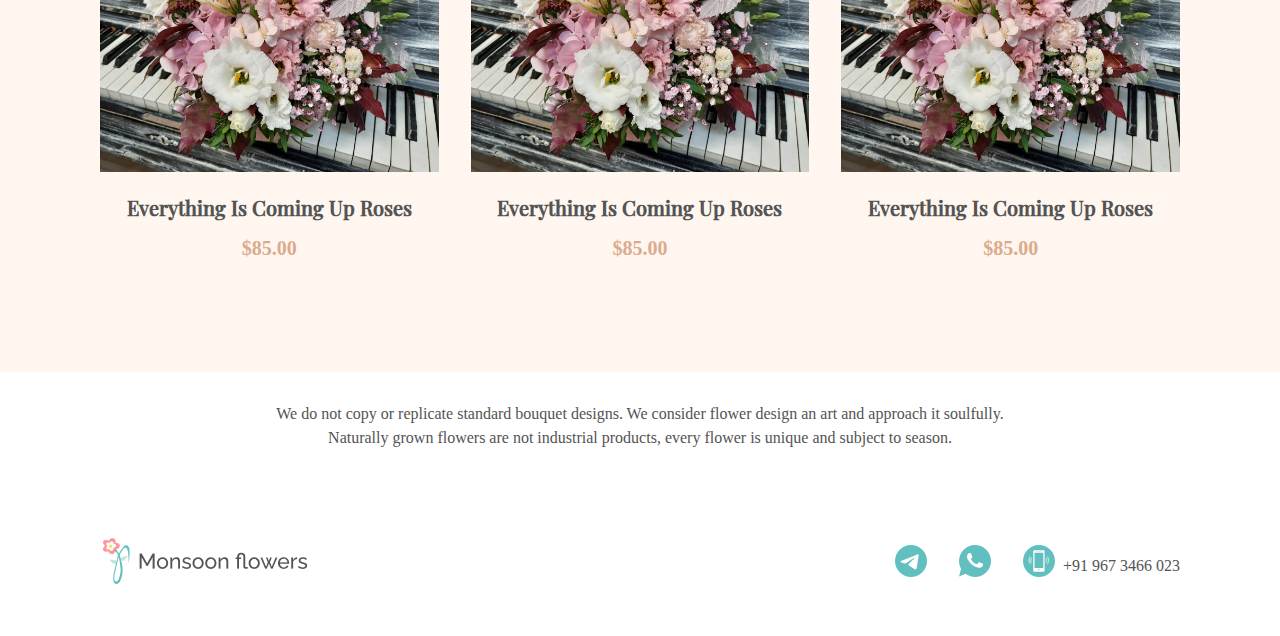
==== commit a575fbce: "change" ====
--- a/index.html
+++ b/index.html
@@ -81,7 +81,7 @@
                                 </a>
                             </div>
                             <div class="headerConnection__block headerConnection__block--phone">
-                                <a class="headerConnectionItem__link" href="#">+91 967 3466 023</a>
+                                <a class="headerConnectionItem__link headerConnectionItem__phoneNumber" href="#">+91 967 3466 023</a>
                             </div>
                         </div>
                     </div>
@@ -158,44 +158,45 @@
                 <h2 class="our__bouquets">Our bouquets</h2>
                 <div class="bouquets__container">
                     <div class="bouquet__block">
-                        <div class="bouquet_wrapperImg">
-                            <a class="bouquet_wrapperImg--link" href="./bouquet.html"></a>
-                            <img src="./img/baqet.jpeg" alt="bouquet">
-                        </div>
-                        <div class="our__bouquets--title">Everything Is Coming Up Roses</div>
-                        <div class="our__bouquets--price">$85.00</div>
-                    </div>
-                    <div class="bouquet__block">
-                        <div class="bouquet_wrapperImg">
-                            <img src="./img/second.jpeg" alt="bouquet">
-                        </div>
-                        <div class="our__bouquets--title">Everything Is Coming Up Roses</div>
-                        <div class="our__bouquets--price">$85.00</div>
-                    </div>
-                    <div class="bouquet__block">
-                        <div class="bouquet_wrapperImg">
-                            <img src="./img/baqet.jpeg" alt="bouquet">
-                        </div>
-                        <div class="our__bouquets--title">Everything Is Coming Up Roses</div>
-                        <div class="our__bouquets--price">$85.00</div>
-                    </div>
-                    <div class="bouquet__block">
-                        <div class="bouquet_wrapperImg">
-                            <img src="./img/bouquet.jpg" alt="bouquet">
-                        </div>
-                        <div class="our__bouquets--title">Everything Is Coming Up Roses</div>
-                        <div class="our__bouquets--price">$85.00</div>
-                    </div>
-                    <div class="bouquet__block">
-                        <div class="bouquet_wrapperImg">
-                            <img src="./img/bouquet.jpg" alt="bouquet">
-                        </div>
-                        <div class="our__bouquets--title">Everything Is Coming Up Roses</div>
-                        <div class="our__bouquets--price">$85.00</div>
-                    </div>
-                    <div class="bouquet__block">
-                        <div class="bouquet_wrapperImg">
-                            <img src="./img/bouquet.jpg" alt="bouquet">
+                        <a class="bouquet_wrapperImg--link" href="./bouquet.html"></a>
+                        <div class="bouquet_wrapperImg">
+                            
+                            <img src="./img/baqet.jpeg" alt="bouquet">
+                        </div>
+                        <div class="our__bouquets--title">Everything Is Coming Up Roses</div>
+                        <div class="our__bouquets--price">$85.00</div>
+                    </div>
+                    <div class="bouquet__block">
+                        <div class="bouquet_wrapperImg">
+                            <img src="./img/baqet.jpeg" alt="bouquet">
+                        </div>
+                        <div class="our__bouquets--title">Everything Is Coming Up Roses</div>
+                        <div class="our__bouquets--price">$85.00</div>
+                    </div>
+                    <div class="bouquet__block">
+                        <div class="bouquet_wrapperImg">
+                            <img src="./img/baqet.jpeg" alt="bouquet">
+                        </div>
+                        <div class="our__bouquets--title">Everything Is Coming Up Roses</div>
+                        <div class="our__bouquets--price">$85.00</div>
+                    </div>
+                    <div class="bouquet__block">
+                        <div class="bouquet_wrapperImg">
+                            <img src="./img/baqet.jpeg" alt="bouquet">
+                        </div>
+                        <div class="our__bouquets--title">Everything Is Coming Up Roses</div>
+                        <div class="our__bouquets--price">$85.00</div>
+                    </div>
+                    <div class="bouquet__block">
+                        <div class="bouquet_wrapperImg">
+                            <img src="./img/baqet.jpeg" alt="bouquet">
+                        </div>
+                        <div class="our__bouquets--title">Everything Is Coming Up Roses</div>
+                        <div class="our__bouquets--price">$85.00</div>
+                    </div>
+                    <div class="bouquet__block">
+                        <div class="bouquet_wrapperImg">
+                            <img src="./img/baqet.jpeg" alt="bouquet">
                         </div>
                         <div class="our__bouquets--title">Everything Is Coming Up Roses</div>
                         <div class="our__bouquets--price">$85.00</div>
@@ -212,7 +213,10 @@
 
     <footer class="footer">
         <div class="container">
+            <div class="footer__text">We do not copy or replicate standard bouquet designs. We consider flower design an art and approach it soulfully. Naturally grown flowers are not industrial products, every flower is unique and subject to season.</div>
             <div class="header__wrapper">
+
+                
                 <div class="header__logo">
                     <img src="./img/newlogo1.png" alt="logo">
                 </div>
@@ -245,7 +249,7 @@
                         </div>
                     </div>
                     <div class="headerConnection__block">
-                        <a class="headerConnectionItem__link" href="#">+91 967 3466 023</a>
+                        <a class="headerConnectionItem__link headerConnectionItem__phoneNumber" href="#">+91 967 3466 023</a>
                     </div>
                 </div>
             </div>
--- a/css/style.css
+++ b/css/style.css
@@ -43,6 +43,13 @@
 
 .headerConnection__item {
   margin: 0 16px;
+}
+
+.headerConnectionItem__phoneNumber {
+  font-family: "Montserrat", serif;
+  font-weight: 500;
+  font-size: 16px;
+  line-height: 19px;
 }
 
 /*********** POPUP**********/
@@ -324,9 +331,11 @@
 }
 
 .bouquet__block {
-  margin: 0 16px;
+  margin-left: 16px;
+  margin-right: 16px;
   width: calc(100% / 3 - 32px);
-  /* padding-bottom: 40px; */
+  position: relative;
+  margin-bottom: 32px;
 }
 
 .bouquet_wrapperImg {
@@ -342,12 +351,16 @@
   position: absolute;
   width: 100%;
   height: 100%;
+  z-index: 5;
 }
 
 .bouquet_wrapperImg img {
   width: 100%;
   height: 100%;
   object-fit: cover;
+  position: absolute;
+  left: 0;
+  top: 0;
 }
 
 .our__bouquets--title {
@@ -368,9 +381,21 @@
   padding: 30px 0;
 }
 
+.footer__text {
+  font-family: "Montserrat", serif;
+  font-weight: 400;
+  font-size: 16px;
+
+  width: 70%;
+  text-align: center;
+  margin: 0 auto;
+  margin-bottom: 70px;
+}
+
 @media screen and (max-width: 900px) {
   .bouquet__block {
-    margin: 0 16px;
+    margin-left: 16px;
+    margin-right: 16px;
     width: calc(100% / 2 - 32px);
   }
 }
@@ -462,6 +487,10 @@
     margin-right: 28px;
   }
 
+  .adv__card--title {
+    margin-bottom: 6px;
+  }
+
   .bouquet__block {
     width: calc(100% - 16px);
   }
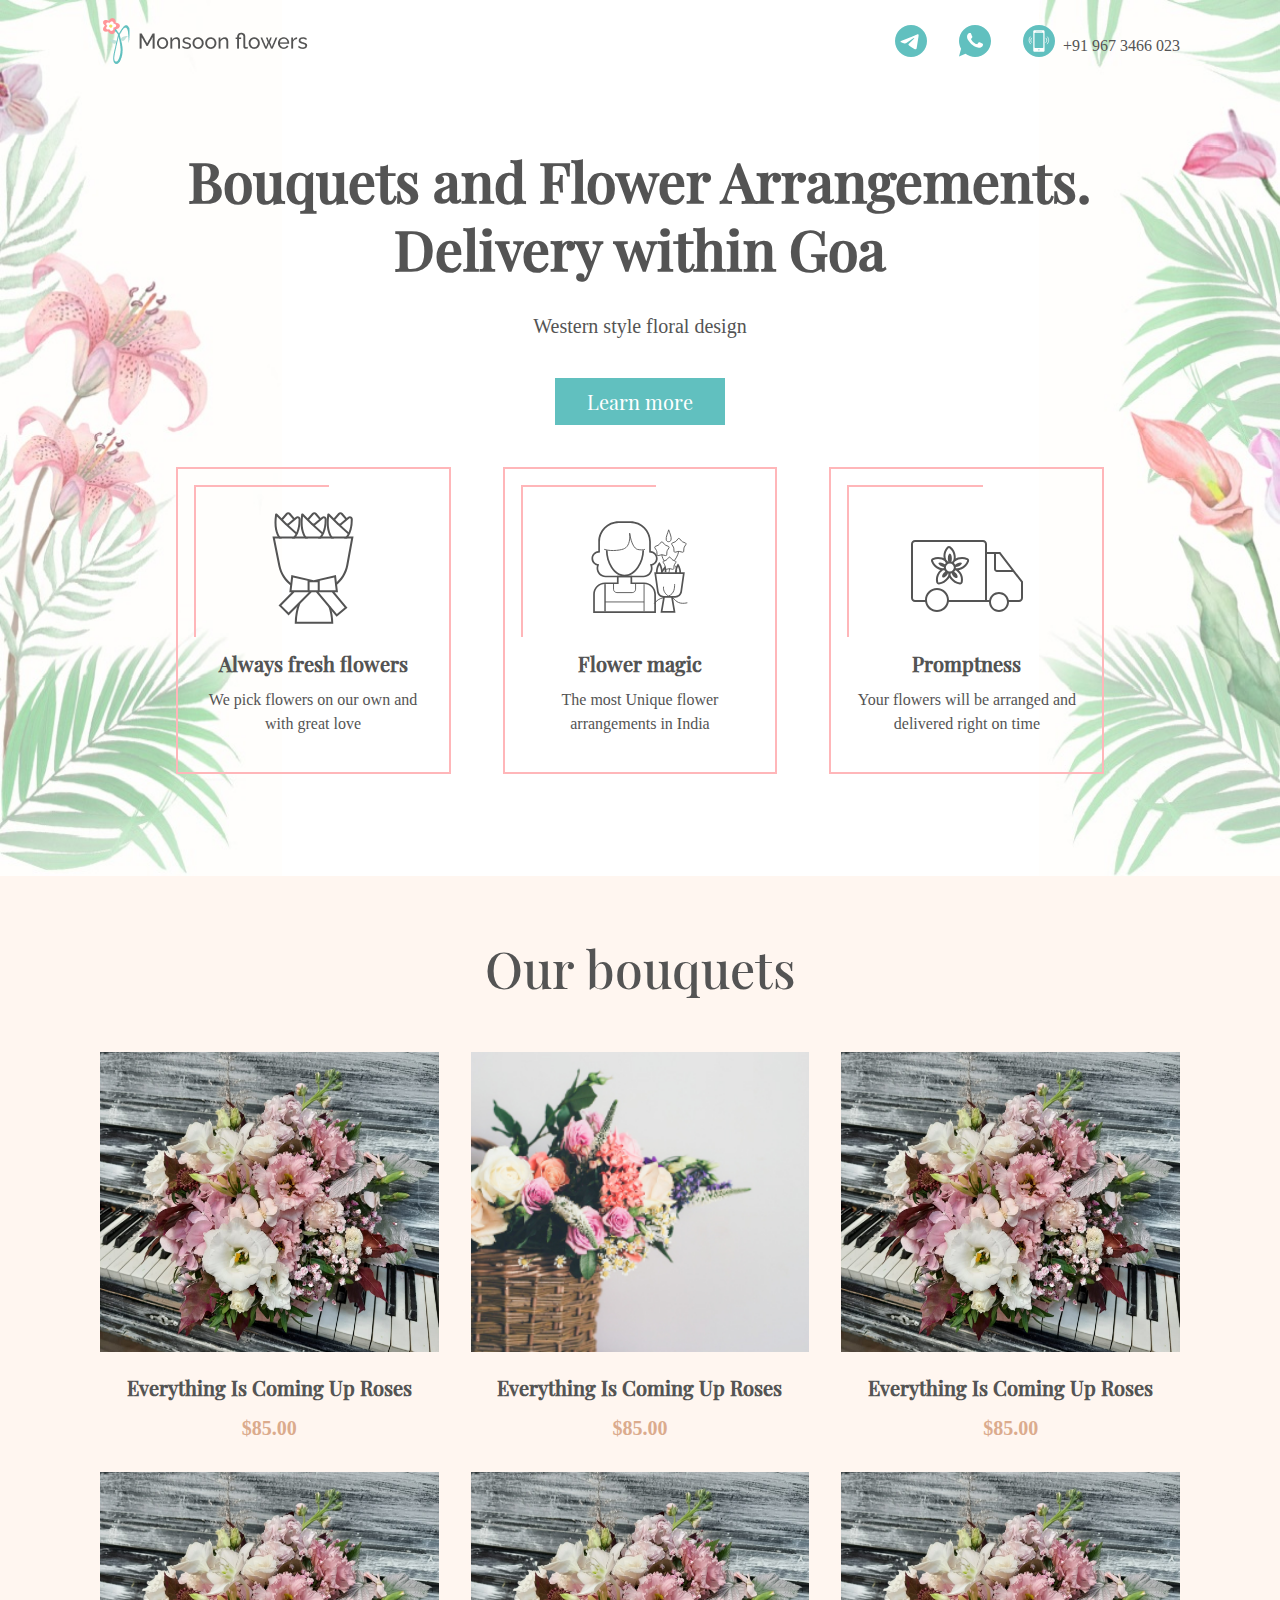
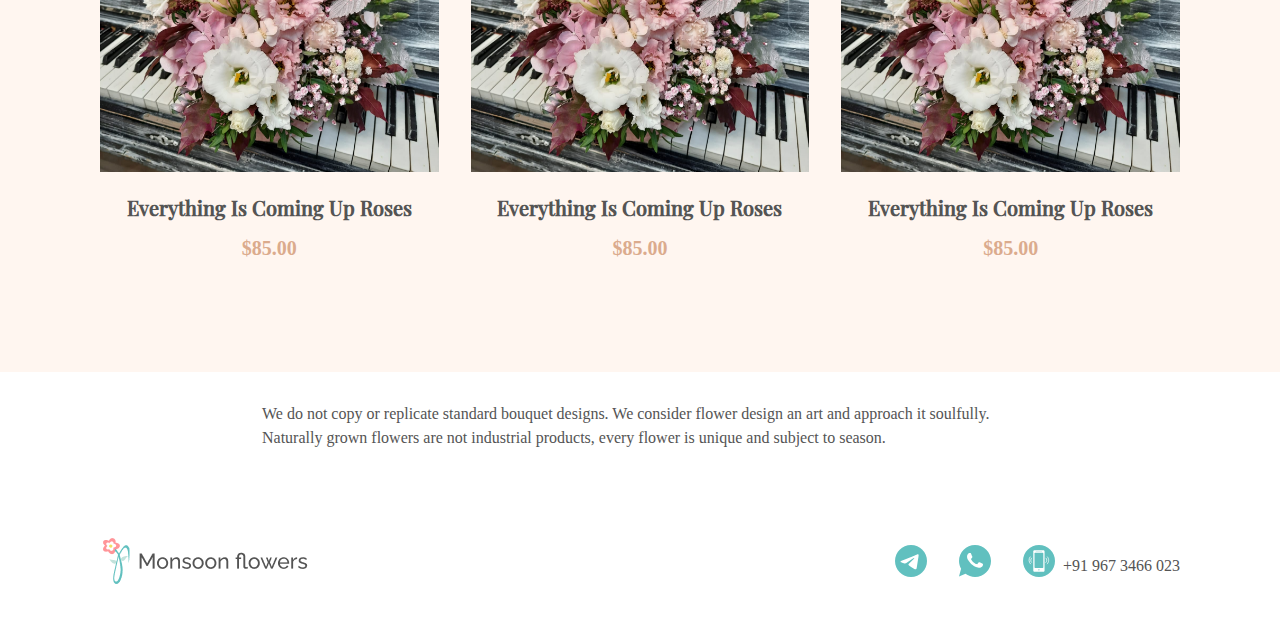
==== commit 0ec6e793: "commit" ====
--- a/index.html
+++ b/index.html
@@ -14,7 +14,7 @@
                 <div class="popUp__cross"></div>
                 <div class="popUp__content">
                     <div class="popUp__TextContent">
-                        <div class="h1">Do you want to order the perfect bouquet?</div>
+                        <div class="h1 popUp__title">Do you want to order the perfect bouquet?</div>
                         <div class="popUp__text">Leave your phone number and our manager will help you pick up your
                             dream
                             bouquet.</div>
@@ -168,7 +168,7 @@
                     </div>
                     <div class="bouquet__block">
                         <div class="bouquet_wrapperImg">
-                            <img src="./img/baqet.jpeg" alt="bouquet">
+                            <img src="./img/bouquet.jpg" alt="bouquet">
                         </div>
                         <div class="our__bouquets--title">Everything Is Coming Up Roses</div>
                         <div class="our__bouquets--price">$85.00</div>
--- a/css/style.css
+++ b/css/style.css
@@ -385,9 +385,7 @@
   font-family: "Montserrat", serif;
   font-weight: 400;
   font-size: 16px;
-
   width: 70%;
-  text-align: center;
   margin: 0 auto;
   margin-bottom: 70px;
 }
@@ -401,8 +399,84 @@
 }
 
 @media screen and (max-width: 768px) {
-  .header__wrapper {
-  }
+  .container {
+    padding: 0 15px;
+  }
+
+  .popUp {
+    width: fit-content;
+    margin: 0 auto;
+    background-color: rgb(255, 255, 255);
+    padding: 64px 5px 40px 5px;
+    width: 90%;
+    max-height: 90vh;
+  }
+
+  .popUp__title {
+    font-size: 16px;
+    line-height: 21px;
+  }
+
+  .popUp__TextContent {
+    text-align: left;
+    color: #545454;
+  }
+
+  .popUp__text {
+    font-family: "Montserrat", serif;
+    font-weight: 400;
+    font-size: 12px;
+    line-height: 16px;
+    width: 100%;
+    margin: 0;
+    margin-bottom: 24px;
+  }
+
+  .popUp__form {
+    width: 100%;
+  }
+
+  .popUp__form--item {
+    width: 100%;
+    margin-bottom: 20px;
+    padding-top: 12px;
+    padding-left: 12px;
+    /* color: rgba(84, 84, 84, 0.5); */
+  }
+
+  ::-webkit-input-placeholder {
+    color: rgba(84, 84, 84, 0.5);
+
+    font-family: "Montserrat", serif;
+    font-weight: 400;
+    font-size: 16px;
+  }
+
+  ::-moz-placeholder {
+    color: rgba(84, 84, 84, 0.5);
+    font-family: "Montserrat", serif;
+    font-weight: 400;
+    font-size: 16px;
+  } /* Firefox 19+ */
+
+  :-moz-placeholder {
+    color: rgba(84, 84, 84, 0.5);
+    font-family: "Montserrat", serif;
+    font-weight: 400;
+    font-size: 16px;
+  } /* Firefox 18- */
+
+  :-ms-input-placeholder {
+    color: rgba(84, 84, 84, 0.5);
+    font-family: "Montserrat", serif;
+    font-weight: 400;
+    font-size: 16px;
+  }
+
+  .popUp__form--textarea {
+    height: 127px;
+  }
+
   .header__wrapper {
     flex-direction: column;
     align-items: center;
